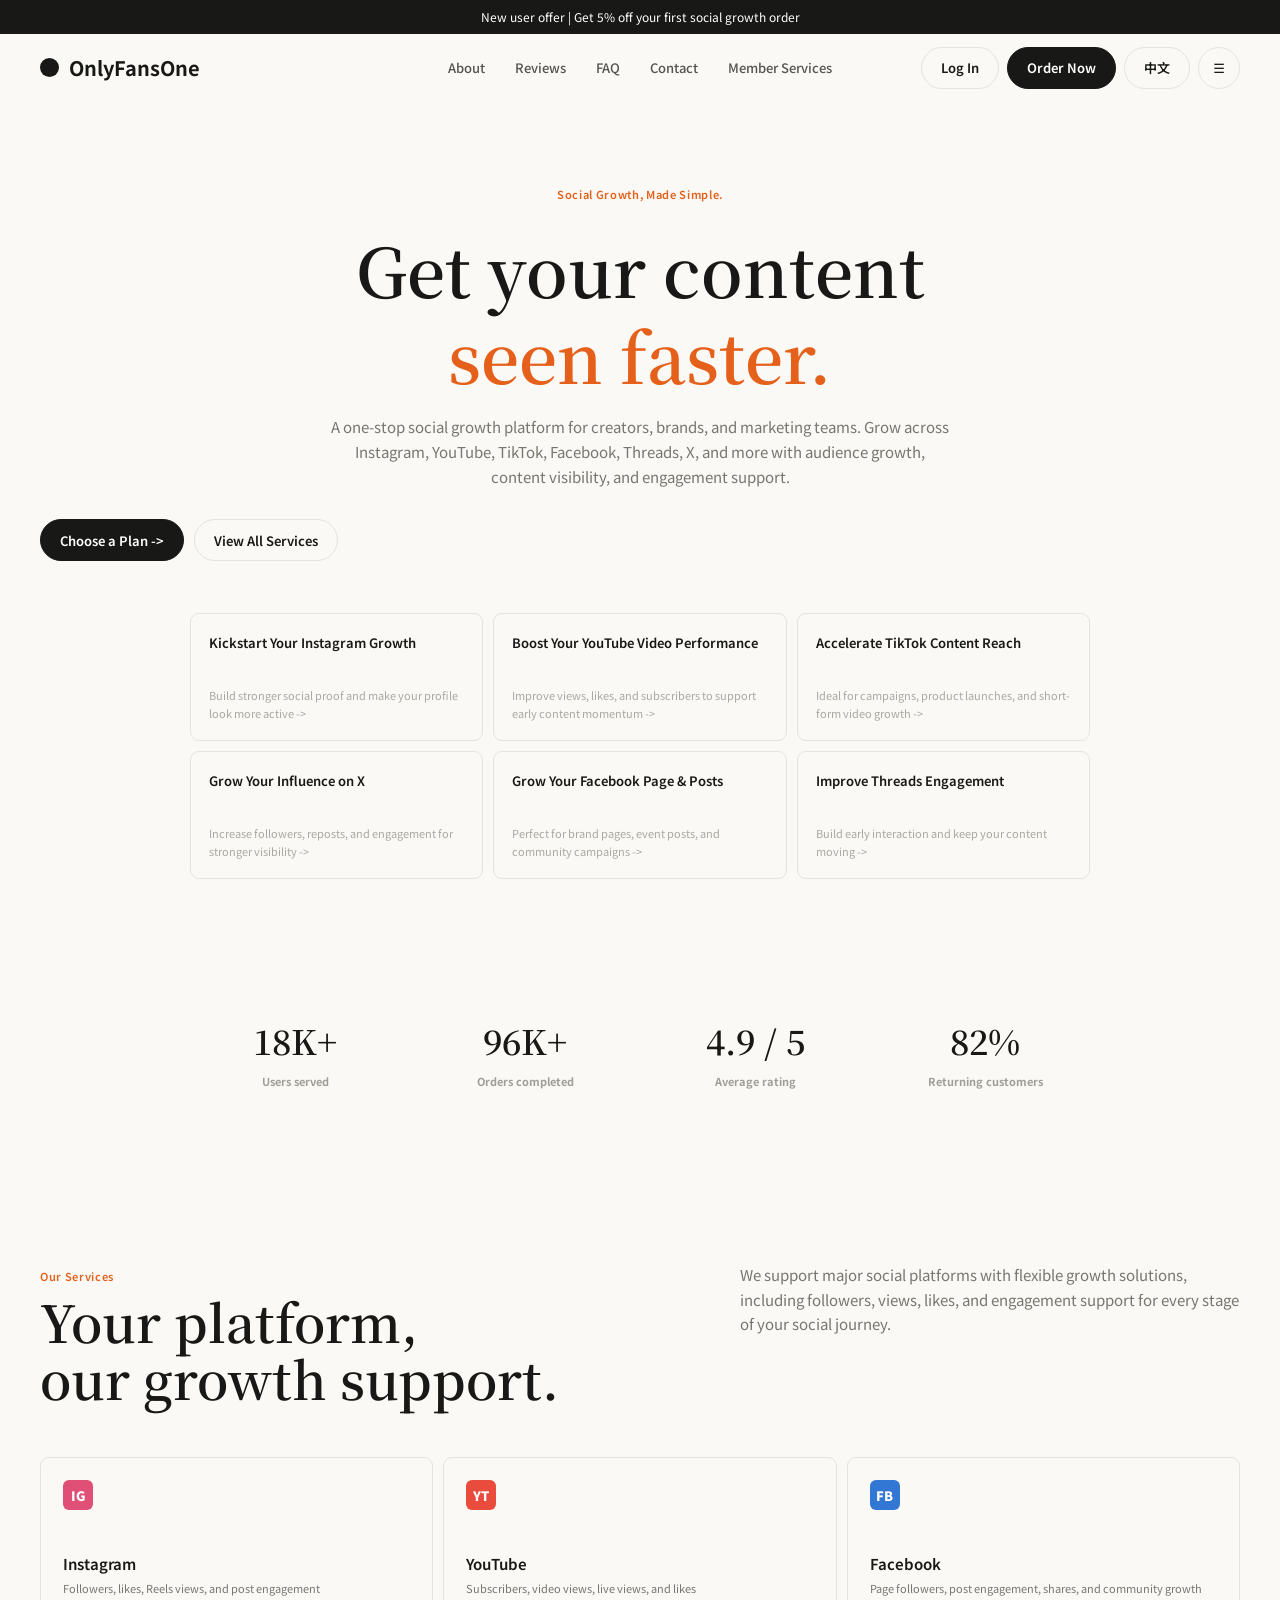
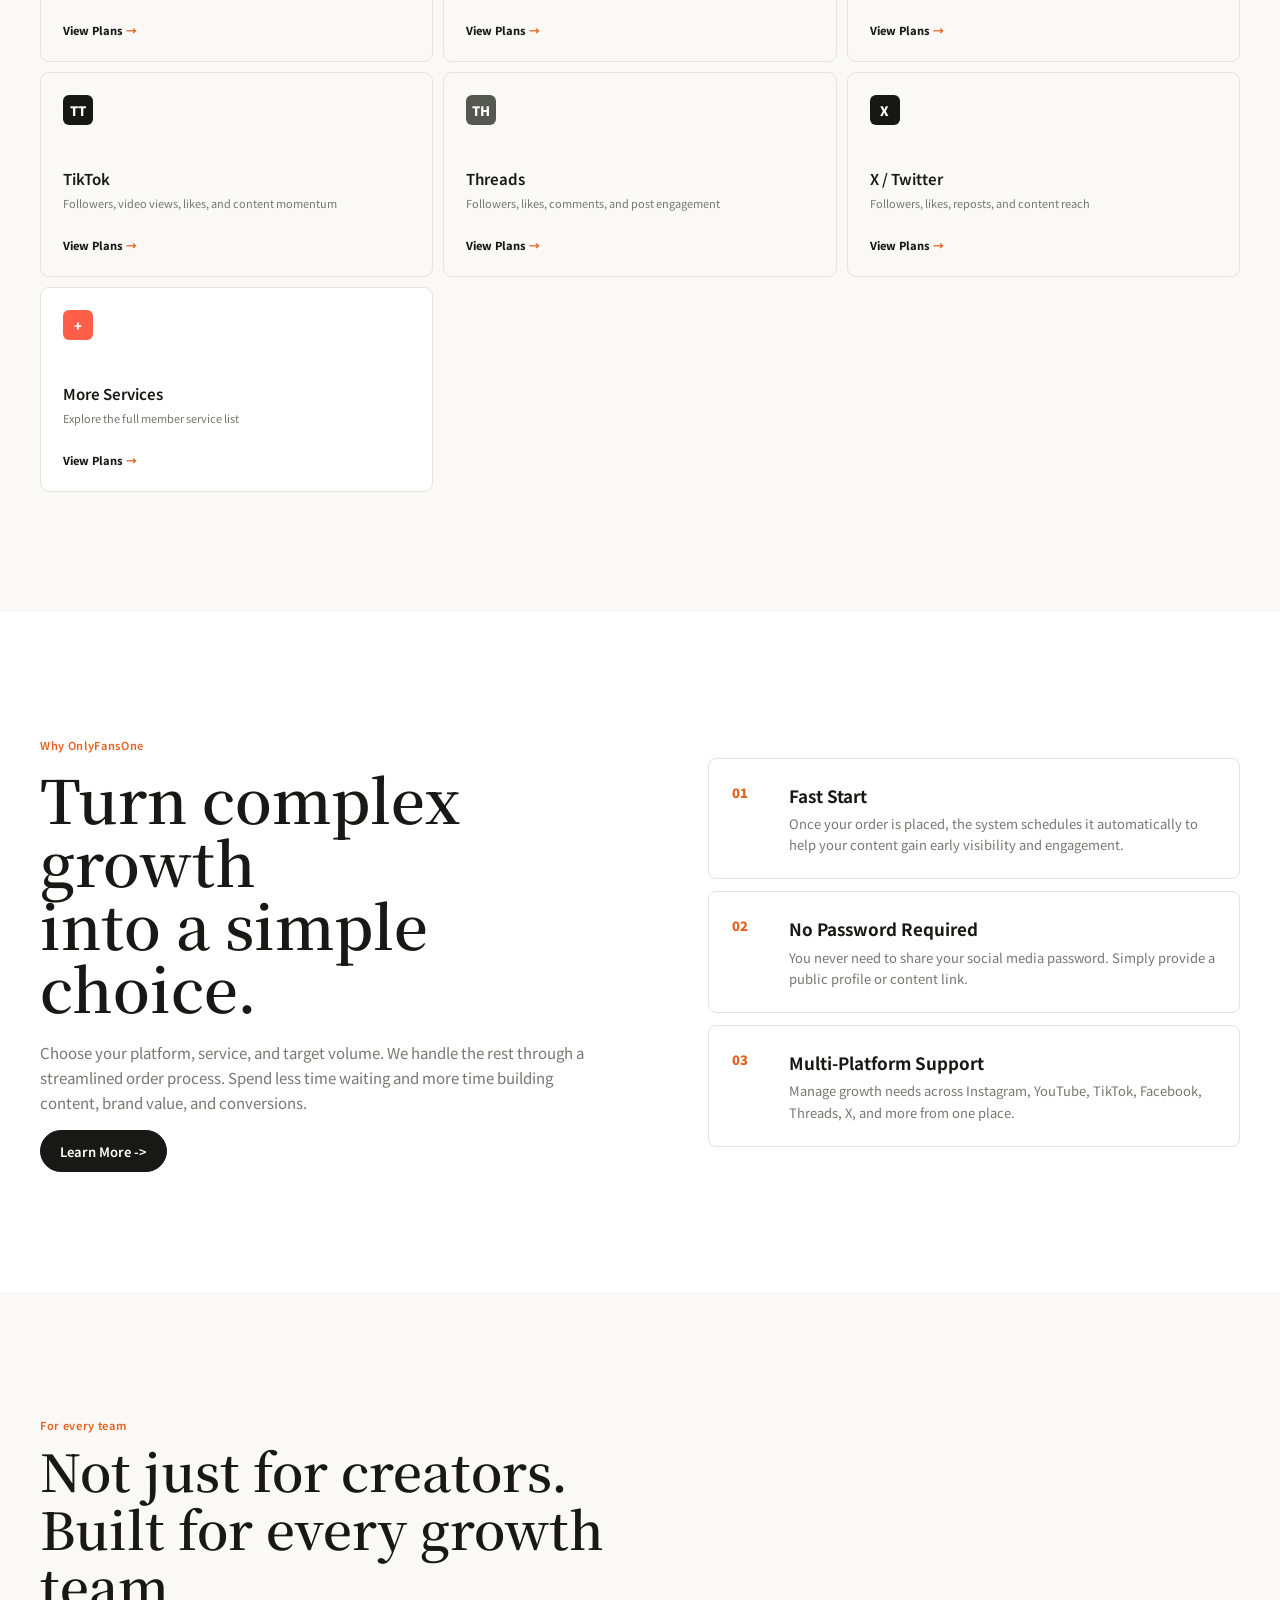
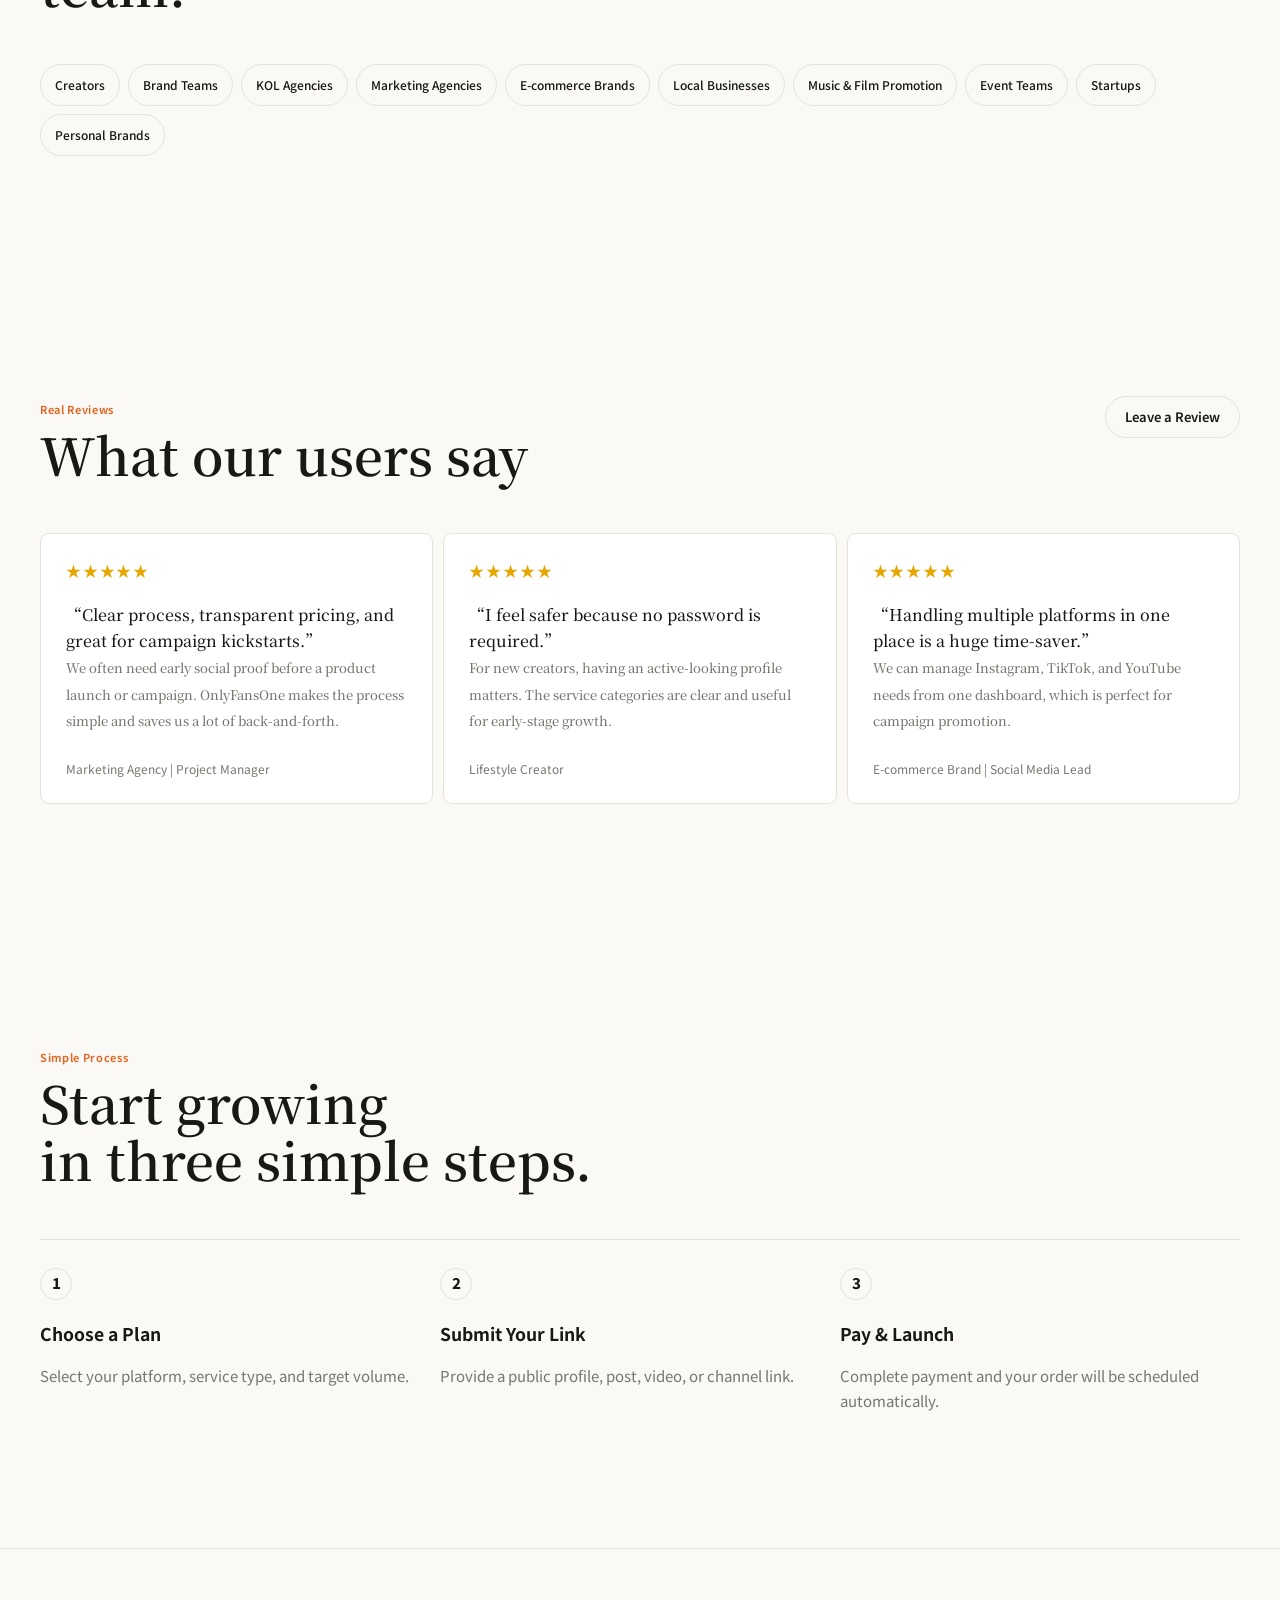
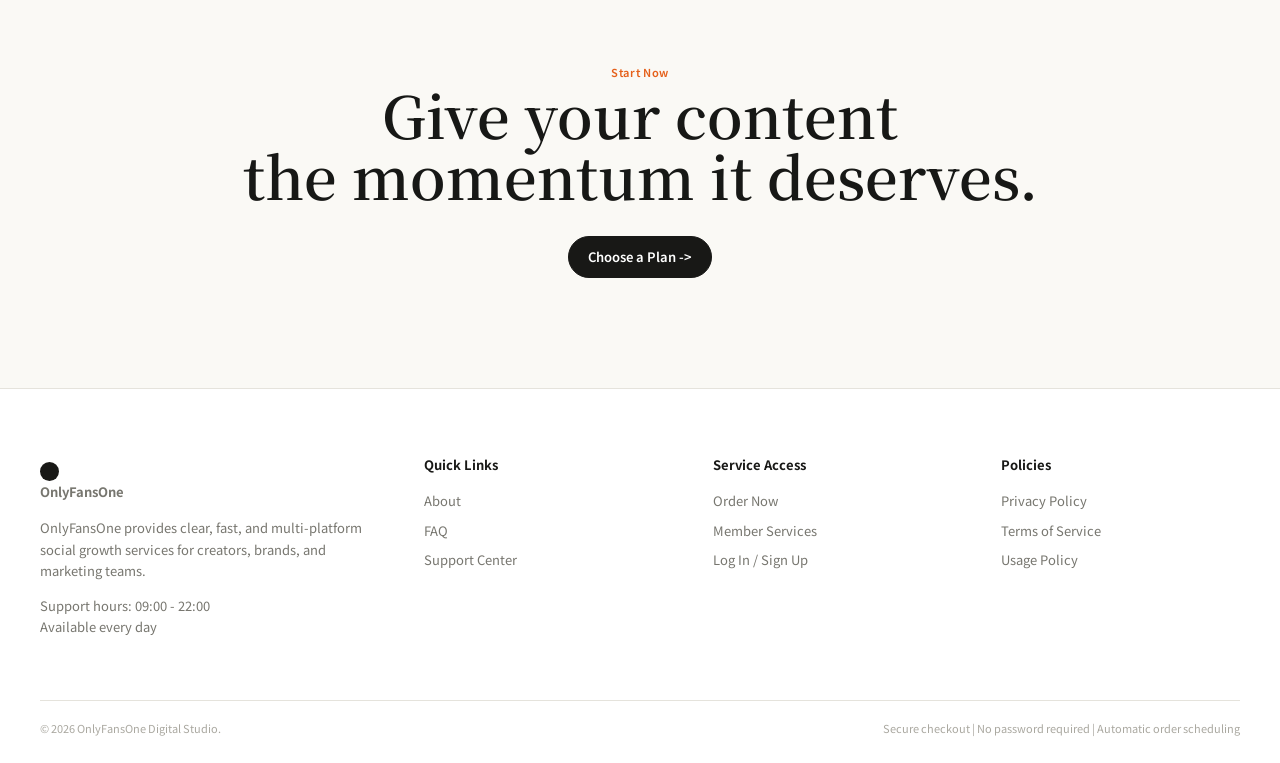
==== FanFlow-share.html @ 5cb70c7c "Publish OnlyFansOne static site" ====
<!doctype html>
<html lang="en">
<head>
  <meta charset="UTF-8">
  <meta name="viewport" content="width=device-width, initial-scale=1.0">
  <meta name="description" content="OnlyFansOne helps creators, brands, and marketing teams grow across Instagram, YouTube, TikTok, Facebook, Threads, X, and more with audience growth, content visibility, views, and engagement support.">
  <title>OnlyFansOne | Social Media Growth & Content Visibility Platform</title>
  <link rel="preconnect" href="https://fonts.googleapis.com">
  <link rel="preconnect" href="https://fonts.gstatic.com" crossorigin>
  <link href="https://fonts.googleapis.com/css2?family=Noto+Sans+TC:wght@400;500;600;700;800&family=Noto+Serif+TC:wght@500;600;700&display=swap" rel="stylesheet">
  <style>
:root {
  --ink: #171816;
  --muted: #666962;
  --line: #dfe1da;
  --paper: #f6f7f2;
  --white: #ffffff;
  --coral: #ff5f49;
  --coral-dark: #d93e2a;
  --teal: #0d8f7a;
  --teal-soft: #dff4ef;
  --yellow: #ffd65a;
  --blue: #3377d4;
  --shadow: 0 18px 45px rgba(23, 24, 22, .09);
}

* { box-sizing: border-box; }
html { scroll-behavior: smooth; }
body {
  margin: 0;
  color: var(--ink);
  background: var(--paper);
  font-family: "Noto Sans TC", system-ui, sans-serif;
  font-size: 15px;
  line-height: 1.65;
  letter-spacing: 0;
}
button, input, select, textarea { font: inherit; }
button, a { -webkit-tap-highlight-color: transparent; }
a { color: inherit; text-decoration: none; }
img { display: block; max-width: 100%; }
.container { width: min(1160px, calc(100% - 40px)); margin: 0 auto; }
.eyebrow { color: var(--teal); font-size: 12px; font-weight: 800; letter-spacing: .12em; text-transform: uppercase; }
.section { padding: 92px 0; }
.section-head { display: flex; align-items: end; justify-content: space-between; gap: 24px; margin-bottom: 34px; }
.section-head h2, .page-title h1 { margin: 5px 0 0; font-size: clamp(30px, 4vw, 52px); line-height: 1.12; letter-spacing: 0; }
.section-head p { max-width: 500px; margin: 0; color: var(--muted); }
.muted { color: var(--muted); }
.small { font-size: 13px; }
.top-strip {
  padding: 7px 20px;
  color: #fff;
  background: var(--ink);
  text-align: center;
  font-size: 12px;
}
.nav {
  position: sticky; top: 0; z-index: 20;
  border-bottom: 1px solid rgba(223, 225, 218, .85);
  background: rgba(246, 247, 242, .94);
  backdrop-filter: blur(14px);
}
.nav-inner { min-height: 70px; display: flex; align-items: center; gap: 25px; }
.brand { display: inline-flex; align-items: center; gap: 9px; margin-right: auto; font-size: 20px; font-weight: 900; }
.brand-mark { width: 30px; height: 30px; display: grid; place-items: center; color: #fff; background: var(--coral); border-radius: 7px; font-size: 16px; transform: rotate(-4deg); }
.nav-links { display: flex; align-items: center; gap: 22px; font-size: 14px; font-weight: 600; }
.nav-actions { display: flex; gap: 8px; }
.menu-button { display: none; }
.btn {
  min-height: 44px; padding: 10px 18px; border: 1px solid var(--ink); border-radius: 6px;
  display: inline-flex; align-items: center; justify-content: center; gap: 8px;
  color: #fff; background: var(--ink); cursor: pointer; font-weight: 800; transition: .2s ease;
}
.btn:hover { transform: translateY(-2px); box-shadow: 0 8px 18px rgba(23, 24, 22, .15); }
.btn:disabled { opacity: .35; cursor: not-allowed; transform: none; box-shadow: none; }
.btn-secondary { color: var(--ink); background: transparent; border-color: var(--line); }
.btn-coral { color: #fff; background: var(--coral); border-color: var(--coral); }
.btn-teal { color: #fff; background: var(--teal); border-color: var(--teal); }
.btn-icon { width: 42px; padding: 0; }
.hero { position: relative; min-height: 690px; overflow: hidden; background: #d6d8cf; }
.hero-image { position: absolute; inset: 0; width: 100%; height: 100%; object-fit: cover; object-position: center; }
.hero-overlay { position: absolute; inset: 0; background: linear-gradient(90deg, rgba(246,247,242,.98) 0%, rgba(246,247,242,.91) 38%, rgba(246,247,242,.18) 68%, rgba(246,247,242,0) 100%); }
.hero-content { position: relative; z-index: 1; padding: 110px 0 80px; }
.hero-copy { max-width: 630px; }
.hero h1 { margin: 12px 0 20px; font-size: clamp(48px, 7vw, 88px); line-height: .98; letter-spacing: 0; }
.hero h1 span { color: var(--coral); }
.hero p { max-width: 560px; color: #454741; font-size: 17px; }
.hero-actions { display: flex; gap: 10px; margin: 30px 0 52px; }
.metrics { display: grid; grid-template-columns: repeat(4, 1fr); gap: 1px; width: min(640px, 100%); background: rgba(23,24,22,.18); border: 1px solid rgba(23,24,22,.18); }
.metric { padding: 15px 18px; background: rgba(255,255,255,.72); backdrop-filter: blur(8px); }
.metric b { display: block; font-size: 23px; line-height: 1.2; }
.metric span { color: var(--muted); font-size: 12px; }
.trust-band { padding: 18px 0; color: #fff; background: var(--teal); }
.trust-row { display: flex; justify-content: space-between; gap: 20px; font-size: 13px; font-weight: 700; }
.trust-row span { display: flex; align-items: center; gap: 8px; }
.check { width: 20px; height: 20px; display: inline-grid; place-items: center; border: 1px solid rgba(255,255,255,.6); border-radius: 50%; }
.platform-grid { display: grid; grid-template-columns: repeat(3, 1fr); gap: 14px; }
.platform-card {
  min-height: 195px; padding: 22px; border: 1px solid var(--line); border-radius: 8px;
  display: flex; flex-direction: column; background: var(--white); transition: .2s ease;
}
.platform-card:hover { transform: translateY(-4px); border-color: var(--ink); box-shadow: var(--shadow); }
.platform-icon { width: 44px; height: 44px; display: grid; place-items: center; border-radius: 7px; color: #fff; background: var(--ink); font-size: 20px; font-weight: 900; }
.platform-card h3 { margin: 19px 0 2px; font-size: 18px; }
.platform-card p { margin: 0 0 20px; color: var(--muted); font-size: 13px; }
.platform-card .card-link { margin-top: auto; font-size: 13px; font-weight: 800; }
.platform-card .card-link::after { content: " →"; color: var(--coral); }
.platform-card.featured { color: #fff; background: var(--ink); border-color: var(--ink); }
.platform-card.featured p { color: #c7c9c3; }
.value-band { background: var(--ink); color: #fff; }
.value-layout { display: grid; grid-template-columns: 1.05fr 1fr; gap: 70px; align-items: center; }
.value-layout h2 { margin: 10px 0 22px; font-size: clamp(34px, 5vw, 60px); line-height: 1.05; }
.value-layout p { color: #c5c8c0; }
.value-list { display: grid; gap: 12px; }
.value-item { padding: 23px; border: 1px solid #393b37; border-radius: 7px; display: grid; grid-template-columns: 42px 1fr; gap: 15px; }
.value-number { color: var(--yellow); font-size: 13px; font-weight: 900; }
.value-item h3 { margin: 0 0 3px; font-size: 17px; }
.value-item p { margin: 0; font-size: 13px; }
.industry-list { display: flex; flex-wrap: wrap; gap: 9px; }
.industry-list span { padding: 10px 14px; border: 1px solid var(--line); border-radius: 6px; background: #fff; font-size: 13px; font-weight: 700; }
.testimonial-grid { display: grid; grid-template-columns: repeat(3, 1fr); gap: 14px; }
.quote-card { padding: 25px; border: 1px solid var(--line); border-radius: 8px; background: #fff; }
.stars { color: #e4a700; letter-spacing: .12em; }
.quote-card blockquote { min-height: 105px; margin: 18px 0 25px; font-size: 16px; font-weight: 600; }
.quote-card footer { color: var(--muted); font-size: 12px; }
.steps { display: grid; grid-template-columns: repeat(3, 1fr); gap: 0; border-top: 1px solid var(--ink); }
.step { padding: 28px 25px 0 0; }
.step-num { width: 32px; height: 32px; display: grid; place-items: center; color: #fff; background: var(--coral); border-radius: 50%; font-weight: 800; }
.step h3 { margin: 20px 0 5px; }
.cta-band { padding: 70px 0; color: #171816; background: var(--yellow); }
.cta-inner { display: flex; align-items: center; justify-content: space-between; gap: 30px; }
.cta-inner h2 { margin: 0; font-size: clamp(30px, 5vw, 58px); line-height: 1.05; }
.footer { padding: 65px 0 25px; color: #fff; background: #171816; }
.footer-grid { display: grid; grid-template-columns: 1.4fr repeat(3, 1fr); gap: 50px; }
.footer h4 { margin: 0 0 15px; font-size: 13px; }
.footer a { display: block; margin: 8px 0; color: #b9bcb4; font-size: 13px; }
.footer .brand { margin-bottom: 15px; }
.footer p { color: #b9bcb4; font-size: 13px; }
.footer-bottom { margin-top: 50px; padding-top: 18px; border-top: 1px solid #393b37; display: flex; justify-content: space-between; color: #8e918a; font-size: 11px; }
.page-title { padding: 70px 0 42px; border-bottom: 1px solid var(--line); }
.page-title p { max-width: 650px; color: var(--muted); }
.panel { border: 1px solid var(--line); border-radius: 8px; background: #fff; }
.order-shell { display: grid; grid-template-columns: minmax(0, 1.65fr) minmax(280px, .75fr); gap: 20px; align-items: start; }
.order-main { padding: 28px; }
.order-side { position: sticky; top: 90px; padding: 22px; }
.progress { display: flex; align-items: center; gap: 6px; margin-bottom: 28px; }
.progress span { height: 5px; flex: 1; background: var(--line); border-radius: 2px; }
.progress span.active { background: var(--coral); }
.field-label { display: block; margin: 0 0 9px; font-size: 13px; font-weight: 800; }
.choice-grid { display: grid; grid-template-columns: repeat(4, 1fr); gap: 8px; margin-bottom: 25px; }
.choice, .plan-choice {
  padding: 13px; border: 1px solid var(--line); border-radius: 6px; background: #fff;
  color: var(--ink); text-align: left; cursor: pointer; transition: .15s ease;
}
.choice:hover, .choice.selected, .plan-choice:hover, .plan-choice.selected { border-color: var(--teal); background: var(--teal-soft); }
.choice b { display: block; }
.choice small, .plan-choice small { color: var(--muted); }
.select {
  width: 100%; height: 48px; padding: 0 13px; border: 1px solid var(--line); border-radius: 6px; color: var(--ink); background: #fff;
}
.plan-grid { display: grid; grid-template-columns: repeat(3, 1fr); gap: 8px; margin-top: 10px; }
.plan-choice b, .plan-choice span { display: block; }
.plan-choice span { color: var(--coral-dark); font-weight: 800; }
.tag { display: inline-flex; padding: 3px 7px; border-radius: 4px; color: #fff; background: var(--coral); font-size: 10px; font-weight: 800; }
.summary-row { padding: 11px 0; border-bottom: 1px solid var(--line); display: flex; justify-content: space-between; gap: 15px; font-size: 13px; }
.summary-total { padding: 20px 0; display: flex; align-items: center; justify-content: space-between; }
.summary-total b:last-child { font-size: 25px; color: var(--coral-dark); }
.notice { margin: 24px 0; padding: 16px; border-left: 3px solid var(--yellow); background: #fff9df; color: #5b502d; font-size: 12px; }
.checkout-grid { display: grid; grid-template-columns: 1fr 1fr; gap: 15px; }
.form-group { margin-bottom: 16px; }
.form-group.full { grid-column: 1 / -1; }
.input { width: 100%; min-height: 48px; padding: 11px 13px; border: 1px solid var(--line); border-radius: 6px; background: #fff; }
.input:focus, .select:focus { outline: 2px solid rgba(13,143,122,.18); border-color: var(--teal); }
.radio-row { display: grid; grid-template-columns: repeat(3, 1fr); gap: 8px; }
.radio-card { position: relative; padding: 15px; border: 1px solid var(--line); border-radius: 6px; cursor: pointer; }
.radio-card:has(input:checked) { border-color: var(--teal); background: var(--teal-soft); }
.radio-card input { position: absolute; opacity: 0; }
.check-row { display: flex; align-items: flex-start; gap: 9px; margin: 12px 0; font-size: 13px; }
.success-box { padding: 60px 20px; text-align: center; }
.success-icon { width: 68px; height: 68px; margin: 0 auto 20px; display: grid; place-items: center; color: #fff; background: var(--teal); border-radius: 50%; font-size: 30px; }
.toolbar { margin-bottom: 18px; display: grid; grid-template-columns: 1fr 220px; gap: 10px; }
.service-table { width: 100%; border-collapse: collapse; background: #fff; font-size: 13px; }
.service-table th, .service-table td { padding: 15px 13px; border-bottom: 1px solid var(--line); text-align: left; }
.service-table th { position: sticky; top: 70px; color: var(--muted); background: #f0f1ec; font-size: 11px; }
.service-table td:nth-child(2) { color: var(--muted); }
.service-table td:nth-child(4) { color: var(--coral-dark); font-weight: 800; white-space: nowrap; }
.faq-list { border-top: 1px solid var(--line); }
.faq-item { border-bottom: 1px solid var(--line); }
.faq-question { width: 100%; padding: 22px 0; border: 0; display: flex; justify-content: space-between; color: var(--ink); background: transparent; text-align: left; cursor: pointer; font-weight: 800; }
.faq-answer { display: none; max-width: 800px; padding: 0 0 22px; color: var(--muted); }
.faq-item.open .faq-answer { display: block; }
.contact-layout, .about-layout { display: grid; grid-template-columns: 1fr 1fr; gap: 60px; }
.contact-card { padding: 30px; border: 1px solid var(--line); border-radius: 8px; background: #fff; }
.contact-card h3 { margin-top: 0; }
.contact-points { display: grid; gap: 8px; margin: 25px 0; }
.contact-points span { padding: 10px 0; border-bottom: 1px solid var(--line); }
.auth-wrap { min-height: 650px; display: grid; place-items: center; padding: 70px 20px; }
.auth-panel { width: min(440px, 100%); padding: 34px; }
.auth-panel h1 { margin: 0 0 5px; }
.auth-panel .btn { width: 100%; margin-top: 8px; }
.auth-links { margin-top: 18px; display: flex; justify-content: space-between; color: var(--teal); font-size: 13px; font-weight: 700; }
.legal { max-width: 800px; }
.legal h2 { margin-top: 38px; }
.toast {
  position: fixed; right: 22px; bottom: 22px; z-index: 100;
  max-width: 340px; padding: 13px 17px; color: #fff; background: var(--ink); border-radius: 6px;
  box-shadow: var(--shadow); opacity: 0; transform: translateY(12px); pointer-events: none; transition: .25s ease;
}
.toast.show { opacity: 1; transform: translateY(0); }

@media (max-width: 900px) {
  .nav-links { display: none; position: absolute; top: 70px; left: 0; right: 0; padding: 20px; background: var(--paper); border-bottom: 1px solid var(--line); flex-direction: column; align-items: flex-start; }
  .nav-links.open { display: flex; }
  .nav-actions .btn-secondary { display: none; }
  .nav-actions .menu-button { display: inline-flex; }
  .hero { min-height: 760px; }
  .hero-image { object-position: 68% center; }
  .hero-overlay { background: linear-gradient(180deg, rgba(246,247,242,.96) 0%, rgba(246,247,242,.85) 55%, rgba(246,247,242,.15) 100%); }
  .hero-content { padding-top: 75px; }
  .platform-grid, .testimonial-grid { grid-template-columns: repeat(2, 1fr); }
  .value-layout, .contact-layout, .about-layout, .order-shell { grid-template-columns: 1fr; }
  .order-side { position: static; }
  .footer-grid { grid-template-columns: repeat(2, 1fr); }
}

@media (max-width: 620px) {
  .container { width: min(100% - 28px, 1160px); }
  .section { padding: 62px 0; }
  .nav-inner { min-height: 62px; gap: 8px; }
  .nav-actions .btn { min-height: 38px; padding: 7px 10px; font-size: 12px; }
  .brand { font-size: 17px; }
  .hero { min-height: 720px; }
  .hero h1 { font-size: 49px; }
  .hero-copy p { font-size: 14px; }
  .hero-actions { margin: 22px 0 38px; }
  .metrics { grid-template-columns: repeat(2, 1fr); }
  .trust-row { display: grid; grid-template-columns: 1fr 1fr; }
  .section-head, .cta-inner { align-items: flex-start; flex-direction: column; }
  .section-head h2 { font-size: 34px; }
  .platform-grid, .testimonial-grid, .steps, .plan-grid, .choice-grid, .checkout-grid, .radio-row { grid-template-columns: 1fr; }
  .platform-card { min-height: 160px; }
  .footer-grid { grid-template-columns: 1fr; gap: 30px; }
  .footer-bottom { flex-direction: column; gap: 8px; }
  .order-main { padding: 18px; }
  .toolbar { grid-template-columns: 1fr; }
  .table-wrap { overflow-x: auto; }
  .service-table { min-width: 760px; }
}

/* Editorial product style */
:root {
  --ink: #181816;
  --muted: #77766f;
  --line: #e5e3dc;
  --paper: #faf9f5;
  --white: #ffffff;
  --coral: #e5601a;
  --coral-dark: #c94f12;
  --teal: #277c68;
  --teal-soft: #edf5f1;
  --yellow: #f3d77f;
  --shadow: 0 12px 40px rgba(35, 31, 24, .06);
}

body { background: var(--paper); font-weight: 400; }
.top-strip {
  display: block;
  padding: 7px 20px;
  color: #fff;
  background: var(--ink);
  text-align: center;
  font-size: 12px;
}
.container { width: min(1200px, calc(100% - 48px)); }
.nav { background: rgba(250, 249, 245, .92); border-color: transparent; }
.nav-inner { min-height: 68px; }
.brand { gap: 10px; font-size: 20px; font-weight: 700; }
.brand-mark { width: 19px; height: 19px; border-radius: 50%; background: var(--ink); color: transparent; transform: none; }
.nav-links { position: absolute; left: 50%; transform: translateX(-50%); gap: 30px; color: #55544f; font-size: 13px; font-weight: 500; white-space: nowrap; }
.btn { min-height: 42px; padding: 9px 19px; border-radius: 100px; font-size: 13px; font-weight: 600; }
.btn:hover { transform: translateY(-1px); box-shadow: 0 6px 20px rgba(23, 24, 22, .1); }
.btn-coral { background: var(--ink); border-color: var(--ink); }
.btn-teal { background: var(--ink); border-color: var(--ink); }
.lang-toggle {
  min-width: 54px;
  color: var(--ink);
  background: transparent;
  border-color: var(--line);
}
.eyebrow { color: var(--coral); letter-spacing: .06em; font-size: 11px; font-weight: 600; text-transform: none; }
.section { padding: 120px 0; }
.section-head { align-items: start; margin-bottom: 50px; }
.section-head h2, .page-title h1, .value-layout h2, .cta-inner h2, .contact-layout h2 {
  font-family: "Noto Serif TC", serif;
  font-weight: 600;
}
.section-head h2 { max-width: 660px; font-size: clamp(35px, 4vw, 56px); }

.hero { min-height: auto; padding: 78px 0 90px; background: var(--paper); }
.hero-content { padding: 0; text-align: center; }
.hero-copy { max-width: 850px; margin: 0 auto; }
.hero h1 { max-width: 800px; margin: 20px auto 16px; font-family: "Noto Serif TC", serif; font-size: clamp(42px, 5.3vw, 70px); font-weight: 600; line-height: 1.28; }
.hero h1 span { color: var(--coral); }
.hero p { max-width: 620px; margin: 0 auto; color: var(--muted); font-size: 15px; }
.growth-console { max-width: 900px; min-height: 245px; margin: 48px auto 16px; padding: 20px; border: 1px solid #dedcd5; border-radius: 11px; display: flex; flex-direction: column; justify-content: space-between; background: #fff; box-shadow: var(--shadow); text-align: left; }
.console-input { display: flex; align-items: flex-start; justify-content: space-between; gap: 20px; min-height: 125px; padding: 6px 5px; }
.console-prompt { max-width: 650px; color: #9b9992; font-size: 18px; line-height: 1.6; }
.console-send { width: 34px; height: 34px; flex: 0 0 auto; display: grid; place-items: center; border-radius: 50%; color: #fff; background: var(--ink); font-size: 20px; line-height: 1; }
.console-tools { display: flex; align-items: center; gap: 7px; overflow-x: auto; padding-top: 12px; border-top: 1px solid #f0eee8; scrollbar-width: none; }
.console-tools::-webkit-scrollbar { display: none; }
.console-tools a, .tool-add { height: 31px; padding: 4px 10px; border: 1px solid var(--line); border-radius: 100px; display: inline-flex; flex: 0 0 auto; align-items: center; gap: 6px; color: #55544f; background: #fff; font-size: 11px; }
.console-tools a:hover { border-color: #aaa79f; }
.console-tools i { width: 14px; height: 14px; display: grid; place-items: center; border-radius: 4px; color: #fff; font-size: 8px; font-style: normal; }
.tool-add { width: 31px; justify-content: center; padding: 0; font-size: 17px; }
.quick-workflows { max-width: 900px; margin: 48px auto 0; display: grid; grid-template-columns: repeat(3, 1fr); gap: 10px; text-align: left; }
.quick-workflows a { min-height: 128px; padding: 18px; border: 1px solid var(--line); border-radius: 9px; display: flex; flex-direction: column; justify-content: space-between; background: transparent; transition: .2s ease; }
.quick-workflows a:hover { background: #fff; border-color: #c8c5bd; transform: translateY(-2px); }
.quick-workflows b { font-size: 13px; font-weight: 600; }
.quick-workflows span { color: #aaa8a0; font-size: 11px; }
.hero-more { margin-top: 24px; }
.trust-band { padding: 44px 0 52px; color: var(--ink); background: var(--paper); }
.trust-row { max-width: 900px; margin: 0 auto; display: grid; grid-template-columns: repeat(4, 1fr); text-align: center; }
.trust-row span { display: block; }
.trust-row b { display: block; font-family: "Noto Serif TC", serif; font-size: 34px; font-weight: 600; }
.trust-row small { color: #a09e97; font-size: 11px; }

.platform-grid { grid-template-columns: repeat(3, 1fr); gap: 10px; }
.platform-card { min-height: 205px; padding: 22px; border-color: var(--line); border-radius: 9px; background: transparent; }
.platform-card:hover { border-color: #bdbab1; background: #fff; box-shadow: none; transform: translateY(-2px); }
.platform-icon { width: 30px; height: 30px; border-radius: 6px; font-size: 13px; }
.platform-card h3 { margin-top: 42px; font-size: 15px; font-weight: 600; }
.platform-card p, .platform-card .card-link { font-size: 11px; }
.platform-card.featured { color: var(--ink); background: #fff; border-color: var(--line); }
.platform-card.featured p { color: var(--muted); }
.platform-card .card-link::after { color: var(--coral); }

.value-band { color: var(--ink); background: #fff; }
.value-layout { gap: 110px; }
.value-layout p { color: var(--muted); }
.value-item { border-color: var(--line); border-radius: 8px; }
.value-number { color: var(--coral); }
.industry-list { gap: 8px; }
.industry-list span { border-radius: 100px; background: transparent; font-size: 12px; font-weight: 500; }
.testimonial-grid { gap: 10px; }
.quote-card { border-radius: 9px; background: transparent; }
.quote-card blockquote { font-family: "Noto Serif TC", serif; font-weight: 500; }
.steps { border-color: var(--line); }
.step-num { color: var(--ink); background: transparent; border: 1px solid var(--line); }
.cta-band { padding: 110px 0; background: var(--paper); border-top: 1px solid var(--line); }
.cta-inner { justify-content: center; text-align: center; flex-direction: column; }
.footer { color: var(--ink); background: #fff; border-top: 1px solid var(--line); }
.footer a, .footer p { color: var(--muted); }
.footer-bottom { border-color: var(--line); color: #aaa8a0; }
.footer .brand-mark { background: var(--ink); }

.page-title { padding: 100px 0 70px; text-align: center; border-color: var(--line); }
.page-title h1 { font-size: clamp(42px, 6vw, 70px); }
.page-title p { margin-left: auto; margin-right: auto; }
.panel { border-color: var(--line); border-radius: 9px; box-shadow: none; }
.order-main, .order-side, .auth-panel, .contact-card, .quote-card { background: #fff; }
.choice, .plan-choice, .input, .select, .radio-card { border-radius: 7px; }
.choice:hover, .choice.selected, .plan-choice:hover, .plan-choice.selected { border-color: #bcb8ae; background: #f5f3ed; }
.progress span.active { background: var(--coral); }
.summary-total b:last-child, .service-table td:nth-child(4) { color: var(--coral-dark); }
.service-table th { background: #f4f2ed; }
.auth-panel h1 { font-family: "Noto Serif TC", serif; }

@media (max-width: 900px) {
  .nav-links { position: absolute; left: 0; transform: none; }
  .hero { padding-top: 55px; min-height: auto; }
  .quick-workflows { grid-template-columns: 1fr; }
  .quick-workflows a { min-height: 100px; }
  .value-layout { gap: 50px; }
}

@media (max-width: 620px) {
  .container { width: min(100% - 28px, 1200px); }
  .section { padding: 76px 0; }
  .hero { padding: 48px 0 58px; }
  .hero h1 { font-size: 39px; line-height: 1.32; }
  .hero p { font-size: 13px; }
  .quick-workflows { margin-top: 32px; }
  .trust-row { grid-template-columns: repeat(2, 1fr); row-gap: 30px; }
  .trust-row b { font-size: 28px; }
  .platform-grid { grid-template-columns: 1fr; }
  .platform-card { min-height: 160px; }
  .platform-card h3 { margin-top: 25px; }
}

</style>
</head>
<body>
  <div id="app"></div>
  <div id="toast" class="toast" role="status"></div>
  <script>
const BRAND = "OnlyFansOne";
const DEFAULT_LANG = "en";

const copy = {
  en: {
    metaTitle: "OnlyFansOne | Social Media Growth & Content Visibility Platform",
    metaDescription: "OnlyFansOne helps creators, brands, and marketing teams grow across Instagram, YouTube, TikTok, Facebook, Threads, X, and more with audience growth, content visibility, views, and engagement support.",
    locale: "en-US",
    currency: "US$",
    topStrip: "New user offer | Get 5% off your first social growth order",
    nav: {
      about: "About",
      reviews: "Reviews",
      faq: "FAQ",
      contact: "Contact",
      services: "Member Services",
      login: "Log In",
      order: "Order Now",
      menu: "Open menu",
      language: "中文"
    },
    footer: {
      ctaEyebrow: "Start Now",
      ctaTitle: "Give your content<br>the momentum it deserves.",
      ctaButton: "Choose a Plan ->",
      description: "OnlyFansOne provides clear, fast, and multi-platform social growth services for creators, brands, and marketing teams.",
      support: "Support hours: 09:00 - 22:00<br>Available every day",
      quickLinks: "Quick Links",
      serviceAccess: "Service Access",
      policies: "Policies",
      supportCenter: "Support Center",
      loginSignup: "Log In / Sign Up",
      privacy: "Privacy Policy",
      terms: "Terms of Service",
      usage: "Usage Policy",
      bottom: "Secure checkout | No password required | Automatic order scheduling"
    },
    platformDescriptions: {
      Instagram: "Followers, likes, Reels views, and post engagement",
      YouTube: "Subscribers, video views, live views, and likes",
      Facebook: "Page followers, post engagement, shares, and community growth",
      TikTok: "Followers, video views, likes, and content momentum",
      Threads: "Followers, likes, comments, and post engagement",
      "X / Twitter": "Followers, likes, reposts, and content reach"
    },
    itemsByPlatform: {
      Instagram: ["Instagram Followers - Global", "Instagram Followers - Premium", "Instagram Reels Views", "Instagram Post Likes", "Instagram Post Saves"],
      YouTube: ["YouTube Subscribers - Global", "YouTube Video Views", "YouTube Live Views", "YouTube Video Likes"],
      Facebook: ["Facebook Page Followers", "Facebook Group Members", "Facebook Post Likes", "Facebook Post Shares"],
      TikTok: ["TikTok Followers - Global", "TikTok Video Views", "TikTok Video Likes"],
      Threads: ["Threads Followers", "Threads Post Likes", "Threads Comments"],
      "X / Twitter": ["X Followers", "X Post Likes", "X Reposts"]
    },
    serviceSuffixes: ["Followers | Global | Stable", "Views | Fast Start", "Likes | Natural Pace", "Engagement | Refill Support"],
    moreServices: "More Services",
    moreServicesDesc: "Explore the full member service list",
    viewPlans: "View Plans",
    home: {
      eyebrow: "Social Growth, Made Simple.",
      title: `Get your content<br><span>seen faster.</span>`,
      subtitle: "A one-stop social growth platform for creators, brands, and marketing teams. Grow across Instagram, YouTube, TikTok, Facebook, Threads, X, and more with audience growth, content visibility, and engagement support.",
      primary: "Choose a Plan ->",
      secondary: "View All Services",
      workflows: [
        ["Instagram", "Kickstart Your Instagram Growth", "Build stronger social proof and make your profile look more active"],
        ["YouTube", "Boost Your YouTube Video Performance", "Improve views, likes, and subscribers to support early content momentum"],
        ["TikTok", "Accelerate TikTok Content Reach", "Ideal for campaigns, product launches, and short-form video growth"],
        ["X / Twitter", "Grow Your Influence on X", "Increase followers, reposts, and engagement for stronger visibility"],
        ["Facebook", "Grow Your Facebook Page & Posts", "Perfect for brand pages, event posts, and community campaigns"],
        ["Threads", "Improve Threads Engagement", "Build early interaction and keep your content moving"]
      ],
      metrics: [["18K+", "Users served"], ["96K+", "Orders completed"], ["4.9 / 5", "Average rating"], ["82%", "Returning customers"]],
      servicesEyebrow: "Our Services",
      servicesTitle: "Your platform,<br>our growth support.",
      servicesDescription: "We support major social platforms with flexible growth solutions, including followers, views, likes, and engagement support for every stage of your social journey.",
      whyEyebrow: "Why OnlyFansOne",
      whyTitle: "Turn complex growth<br>into a simple choice.",
      whyDescription: "Choose your platform, service, and target volume. We handle the rest through a streamlined order process. Spend less time waiting and more time building content, brand value, and conversions.",
      whyButton: "Learn More ->",
      values: [
        ["Fast Start", "Once your order is placed, the system schedules it automatically to help your content gain early visibility and engagement."],
        ["No Password Required", "You never need to share your social media password. Simply provide a public profile or content link."],
        ["Multi-Platform Support", "Manage growth needs across Instagram, YouTube, TikTok, Facebook, Threads, X, and more from one place."]
      ],
      teamsEyebrow: "For every team",
      teamsTitle: "Not just for creators.<br>Built for every growth team.",
      teams: ["Creators", "Brand Teams", "KOL Agencies", "Marketing Agencies", "E-commerce Brands", "Local Businesses", "Music & Film Promotion", "Event Teams", "Startups", "Personal Brands"],
      reviewsEyebrow: "Real Reviews",
      reviewsTitle: "What our users say",
      leaveReview: "Leave a Review",
      reviews: [
        ["Marketing Agency | Project Manager", "Clear process, transparent pricing, and great for campaign kickstarts.", "We often need early social proof before a product launch or campaign. OnlyFansOne makes the process simple and saves us a lot of back-and-forth."],
        ["Lifestyle Creator", "I feel safer because no password is required.", "For new creators, having an active-looking profile matters. The service categories are clear and useful for early-stage growth."],
        ["E-commerce Brand | Social Media Lead", "Handling multiple platforms in one place is a huge time-saver.", "We can manage Instagram, TikTok, and YouTube needs from one dashboard, which is perfect for campaign promotion."]
      ],
      processEyebrow: "Simple Process",
      processTitle: "Start growing<br>in three simple steps.",
      steps: [
        ["Choose a Plan", "Select your platform, service type, and target volume."],
        ["Submit Your Link", "Provide a public profile, post, video, or channel link."],
        ["Pay & Launch", "Complete payment and your order will be scheduled automatically."]
      ]
    },
    order: {
      received: "Order Received",
      successTitle: "Your order has been created",
      successText: "Order number OFO{order}. Once payment is completed, your order will be scheduled automatically. Progress updates will be sent to your email.",
      backHome: "Back to Home",
      summary: "Order Summary",
      platform: "Platform",
      service: "Service",
      notSelected: "Not selected",
      targetVolume: "Target Volume",
      total: "Total",
      noAmount: "US$ -",
      secure: "Secure checkout | No social media password required",
      checkoutEyebrow: "Guest Checkout",
      checkoutTitle: "Complete your order",
      checkoutDescription: "Final step. Confirm your target link and payment details.",
      targetUrl: "Target URL *",
      targetHint: "Please enter the full public link of your profile, post, video, or channel.",
      invoice: "Invoice Type *",
      invoicePersonal: "Electronic Invoice",
      invoiceCompany: "Company Invoice",
      payment: "Payment Method *",
      card: "Credit Card",
      atm: "ATM Transfer",
      linePay: "LINE Pay",
      mobilePay: "Mobile payment",
      remember: "Remember my details on this browser",
      agree: "I have read and agree to the",
      terms: "Terms of Service",
      payButton: "Proceed to Payment",
      orderEyebrow: "Guest Order",
      orderTitle: "Choose your growth plan",
      orderDescription: "No account required. Select your platform and service, then proceed to secure checkout.",
      stepPlatform: "1. Choose a platform",
      stepService: "2. Select a service",
      stepVolume: "3. Choose target volume",
      servicePlaceholder: "Select a service",
      save: "Save",
      noticeTitle: "Before placing an order:",
      notice: "Make sure your profile or content link is public. Avoid changing usernames, deleting content, or switching privacy settings during processing. Data may fluctuate naturally depending on the platform.",
      continue: "Confirm & Continue ->"
    },
    services: {
      eyebrow: "Member Services",
      title: "Member Service List",
      description: "Explore full service specifications, flexible volumes, and member pricing. Log in to create member orders, ideal for long-term use and bulk management.",
      search: "Search by platform, service name, or ID",
      all: "All Platforms",
      category: "Category",
      id: "ID",
      name: "Service Name",
      price: "Unit Price",
      min: "Min",
      max: "Max",
      details: "Details",
      view: "View"
    },
    faq: {
      eyebrow: "Help Center",
      title: "Frequently Asked Questions",
      description: "Find quick answers about plans, payment, safety, and order processing.",
      items: [
        ["What is the difference between guest orders and member services?", "Guest orders are ideal for quick purchases. Member services provide more specifications, flexible volumes, and member pricing for long-term use."],
        ["Do I need to provide my social media password?", "No. OnlyFansOne never asks for your social media password. You only need to provide a public profile or content link."],
        ["When will my order start?", "Most orders are scheduled automatically after payment confirmation and usually begin within minutes to hours, depending on the platform and service type."],
        ["Can numbers fluctuate?", "Yes. Social media data may fluctuate naturally. Some services include refill support based on plan conditions."],
        ["Which platforms are supported?", "We currently support Instagram, YouTube, TikTok, Facebook, Threads, X / Twitter, and other major platforms."],
        ["How do I choose the right plan?", "For new accounts, start with followers and basic engagement. For content promotion, choose views, likes, or comment engagement services."],
        ["Is this suitable for brands or agencies?", "Yes. Brands, agencies, creators, talent managers, and e-commerce teams can use OnlyFansOne for multi-platform growth needs."],
        ["Why improve social media performance?", "Stronger baseline metrics help improve credibility, first impressions, and campaign momentum, while long-term growth still depends on consistent content and real audience relationships."],
        ["How can I contact support?", "Contact us through the support center. For order issues, prepare your order number, email, and target link."],
        ["Do you provide invoices?", "Yes. Electronic and company invoices are available depending on the checkout option."]
      ]
    },
    about: {
      eyebrow: "About OnlyFansOne",
      title: "Every great piece of content<br>deserves a stronger start.",
      introTitle: "A social growth platform built for creators, brands, and marketing teams.",
      body: "We turn complex social media growth needs into a clear, transparent, self-service process, helping users kickstart content performance, improve social proof, and build a more attractive online presence.<br><br>We believe long-term growth comes from quality content, consistent execution, and clear positioning. Our role is to help you move faster through the early stage, so you can spend more time on creation, communication, and business results.",
      values: [
        ["Transparent", "Clear service specs, pricing, and usage notes."],
        ["Efficient", "Automated scheduling with less back-and-forth."],
        ["Secure", "No password required, reducing unnecessary risk."],
        ["Long-Term", "Not just one-time exposure, but sustainable growth support."]
      ]
    },
    contact: {
      eyebrow: "Customer Care",
      title: "Need help?<br>We’ll help you figure it out.",
      description: "If you need help with ordering, payment, target links, or choosing the right service, our support team is here to assist. For order-related questions, please prepare your order number, email, and target link.",
      points: [["Support Hours", "09:00 - 22:00"], ["Availability", "Every day"], ["Support Topics", "Account questions, order status, payment issues, service consultation"]],
      button: "Contact Support ->",
      cardEyebrow: "Before you message",
      cardTitle: "Help us respond faster",
      cardText: "For order issues, prepare your order number, order email, and target link. For new service requests, describe the platform, service type, and target volume.",
      notice: "Our support team will never ask for your social media password or remote access."
    },
    auth: {
      member: "OnlyFansOne Member",
      login: ["Member Login", "Log in to view member services, order history, and exclusive pricing.", "Log In", "New here?", "/user/auth/signup", "Sign up", "Forgot password?"],
      signup: ["Create Your Account", "Sign up to access full member services, ideal for long-term growth and bulk order management.", "Sign Up", "Already have an account?", "/user/auth/login", "Log in"],
      forgot: ["Forgot Password", "Enter your email and we’ll send you a password reset link.", "Send Reset Link", "Remembered your password?", "/user/auth/login", "Back to login"],
      password: "Password",
      passwordPlaceholder: "At least 8 characters",
      confirmPassword: "Confirm Password",
      confirmPlaceholder: "Enter password again",
      agree: "I agree to the Terms of Service and Privacy Policy"
    },
    legal: {
      eyebrow: "Legal",
      updated: "Last updated: June 9, 2026",
      privacyTitle: "Privacy Policy",
      termsTitle: "Terms of Service",
      privacy: [
        ["Information Collection and Use", "When you register, place an order, or contact support, we may collect your email, order details, payment status, and necessary tracking parameters to provide service, support customers, and improve the platform."],
        ["Cookies and Tracking Parameters", "This site may store gclid, gbraid, wbraid, and client_id to measure advertising performance. You can manage cookies through your browser settings."],
        ["Data Security and Third-Party Services", "Payments and invoices may be processed by third-party providers. We share information only where needed to complete services and take reasonable measures to protect personal data."]
      ],
      terms: [
        ["Payment and Delivery", "After payment is completed, orders are scheduled automatically. Actual start and completion times depend on platform status, service specifications, and target account conditions."],
        ["Customer Responsibility", "Keep the target account or content public during processing. Avoid changing usernames, URLs, or privacy settings, and avoid duplicate orders for the same target."],
        ["Cancellation, Refunds, and Risk", "Once confirmed, orders enter scheduling and generally cannot be cancelled, changed, or refunded to the original payment method. Social data may fluctuate naturally, and users should evaluate related risks."],
        ["Disputes and Contact", "If you have questions about an order or service, prepare your order number and contact support. We will assist according to the service specification."]
      ]
    },
    toast: {
      service: "Service #{id}: keep the account public. Orders usually begin within 0-24 hours.",
      line: "Support contact can be connected before launch.",
      auth: "Demo mode: form validation completed."
    }
  },
  zh: {
    metaTitle: "OnlyFansOne | 社媒增长与内容曝光服务平台",
    metaDescription: "OnlyFansOne 为创作者、品牌和营销团队提供 Instagram、YouTube、TikTok、Facebook、Threads、X 等平台的社媒增长服务，支持粉丝增长、内容曝光、观看提升与互动优化。",
    locale: "zh-CN",
    currency: "US$",
    topStrip: "新用户专享 | 首单社媒增长方案立享 95 折",
    nav: {
      about: "关于我们",
      reviews: "客户评价",
      faq: "常见问题",
      contact: "联系我们",
      services: "会员服务",
      login: "登录",
      order: "立即下单",
      menu: "开启菜单",
      language: "EN"
    },
    footer: {
      ctaEyebrow: "Start Now",
      ctaTitle: "让内容表现，<br>从现在开始加速。",
      ctaButton: "立即选择方案 ->",
      description: "OnlyFansOne 为创作者、品牌和营销团队提供清晰、快速、跨平台的社媒增长服务，帮助内容更快获得曝光与互动。",
      support: "客服时间 09:00 - 22:00<br>全年无休",
      quickLinks: "快速链接",
      serviceAccess: "服务入口",
      policies: "政策",
      supportCenter: "客服中心",
      loginSignup: "登录 / 注册",
      privacy: "隐私权政策",
      terms: "服务条款",
      usage: "使用政策",
      bottom: "安全结账 | 无需提供密码 | 付款后自动排程"
    },
    platformDescriptions: {
      Instagram: "粉丝、点赞、Reels 观看与内容互动",
      YouTube: "订阅、视频观看、直播观看与点赞",
      Facebook: "粉专关注、帖子互动、分享与社群增长",
      TikTok: "粉丝、视频播放、点赞与内容热度提升",
      Threads: "粉丝、点赞、评论与帖子互动",
      "X / Twitter": "粉丝、点赞、转发与内容扩散"
    },
    itemsByPlatform: {
      Instagram: ["Instagram 粉丝 - 全球", "Instagram 粉丝 - 精选", "Instagram Reels 观看数", "Instagram 帖子点赞", "Instagram 帖子收藏"],
      YouTube: ["YouTube 订阅 - 全球", "YouTube 视频观看次数", "YouTube 直播观看人数", "YouTube 视频点赞"],
      Facebook: ["Facebook 粉专粉丝", "Facebook 社团成员", "Facebook 帖子点赞", "Facebook 帖子分享"],
      TikTok: ["TikTok 粉丝 - 全球", "TikTok 视频观看数", "TikTok 视频点赞"],
      Threads: ["Threads 粉丝", "Threads 帖子点赞", "Threads 评论"],
      "X / Twitter": ["X 粉丝", "X 帖子点赞", "X 转发"]
    },
    serviceSuffixes: ["粉丝 | 全球 | 稳定版", "观看数 | 快速启动", "点赞 | 自然速度", "互动 | 补充支持"],
    moreServices: "更多服务",
    moreServicesDesc: "查看完整会员服务清单",
    viewPlans: "查看方案",
    home: {
      eyebrow: "Social Growth, Made Simple.",
      title: `让你的内容，<br><span>更快被看见。</span>`,
      subtitle: "为创作者、品牌和营销团队打造的一站式社媒增长平台。支持 Instagram、YouTube、TikTok、Facebook、Threads、X 等主流平台，帮助你提升粉丝基础、内容曝光和互动表现。",
      primary: "立即选择方案 ->",
      secondary: "浏览全部服务",
      workflows: [
        ["Instagram", "Instagram 新账号冷启动", "快速提升账号基础数据，建立更可信的社交主页"],
        ["YouTube", "提升 YouTube 视频初始表现", "增强观看、点赞与频道关注，帮助内容获得更多展示机会"],
        ["TikTok", "TikTok 内容曝光加速", "适合活动发布、新品种草和短视频内容启动"],
        ["X / Twitter", "X 账号影响力提升", "提升关注、转发与互动表现，让观点更容易被看见"],
        ["Facebook", "Facebook 页面与帖子增长", "适合品牌主页、活动贴文和社群内容推广"],
        ["Threads", "Threads 内容互动提升", "帮助新账号建立初始互动和内容节奏"]
      ],
      metrics: [["18K+", "服务用户"], ["96K+", "完成订单"], ["4.9 / 5", "用户评分"], ["82%", "复购客户"]],
      servicesEyebrow: "Our Services",
      servicesTitle: "你的社媒主场，<br>我们都支持。",
      servicesDescription: "覆盖主流社交平台，从粉丝增长、视频观看、帖子点赞到互动提升，灵活匹配不同阶段的账号增长需求。",
      whyEyebrow: "Why OnlyFansOne",
      whyTitle: "把复杂增长流程，<br>变成简单选择。",
      whyDescription: "你只需要选择平台、服务和目标数量，剩下的流程交给系统处理。少一点等待沟通，多一点时间专注内容、品牌和转化。",
      whyButton: "了解我们 ->",
      values: [
        ["快速启动", "完成下单后，系统将自动进入排程，帮助账号更快获得基础曝光和互动表现。"],
        ["无需密码", "下单无需提供社媒账号密码，只需提交公开账号或内容链接，降低账号安全风险。"],
        ["多平台覆盖", "一个入口管理 Instagram、YouTube、TikTok、Facebook、Threads、X 等多个平台增长需求。"]
      ],
      teamsEyebrow: "For every team",
      teamsTitle: "不只是创作者，<br>各种团队都适用。",
      teams: ["自媒体创作者", "品牌营销团队", "KOL / KOC 经纪机构", "广告代理商", "电商品牌", "本地商家", "音乐与影视发行", "活动策展团队", "初创品牌", "个人 IP"],
      reviewsEyebrow: "Real Reviews",
      reviewsTitle: "用户怎么说",
      leaveReview: "留下您的评价",
      reviews: [
        ["营销代理商 | 项目经理", "流程清楚，价格透明，适合临时活动快速补足基础曝光。", "我们经常需要在新品发布或活动上线前快速完成社媒基础布局，OnlyFansOne 的下单流程很直接，节省了很多沟通时间。"],
        ["生活方式创作者", "不需要提供密码，这点让我安心很多。", "对刚起步的创作者来说，账号看起来活跃很重要。这里的方案分类清楚，适合做内容冷启动。"],
        ["电商品牌 | 社媒负责人", "多平台需求可以一次处理，效率很高。", "Instagram、TikTok 和 YouTube 的需求都能在同一个入口完成，适合我们这种经常做活动推广的团队。"]
      ],
      processEyebrow: "Simple Process",
      processTitle: "三步，<br>开始增长。",
      steps: [
        ["选择方案", "选择平台、服务类型和目标数量。"],
        ["提交链接", "填写公开账号、帖子、视频或频道链接。"],
        ["付款执行", "完成付款后，系统自动排程并开始处理订单。"]
      ]
    },
    order: {
      received: "Order Received",
      successTitle: "订单已建立",
      successText: "订单编号 OFO{order}。付款完成后，系统将自动排程处理。订单进度通知将发送至你的 Email。",
      backHome: "回到首页",
      summary: "订单摘要",
      platform: "平台",
      service: "服务项目",
      notSelected: "尚未选择",
      targetVolume: "目标数量",
      total: "订单金额",
      noAmount: "US$ -",
      secure: "安全结账 | 无需提供账号密码",
      checkoutEyebrow: "Guest Checkout",
      checkoutTitle: "填写订单信息",
      checkoutDescription: "最后一步，确认目标链接与付款信息。",
      targetUrl: "目标网址 *",
      targetHint: "请填写公开账号、帖子、视频或频道的完整链接。",
      invoice: "发票类型 *",
      invoicePersonal: "电子发票",
      invoiceCompany: "企业发票",
      payment: "付款方式 *",
      card: "信用卡",
      atm: "ATM 转账",
      linePay: "LINE Pay",
      mobilePay: "行动支付",
      remember: "记住本次资料于此浏览器",
      agree: "我已阅读并同意",
      terms: "使用政策与服务条款",
      payButton: "前往付款",
      orderEyebrow: "Guest Order",
      orderTitle: "快速选择增长方案",
      orderDescription: "无需注册账号，选择平台与服务后即可前往安全结账。",
      stepPlatform: "1. 选择平台",
      stepService: "2. 选择服务项目",
      stepVolume: "3. 选择目标数量",
      servicePlaceholder: "请选择服务项目",
      save: "省",
      noticeTitle: "下单前请确认：",
      notice: "账号或内容链接需为公开状态。执行期间请避免修改用户名、删除内容或切换隐私设置。不同平台的数据表现可能存在自然波动。",
      continue: "确认并填写订单信息 ->"
    },
    services: {
      eyebrow: "Member Services",
      title: "会员服务项目",
      description: "浏览完整服务规格、弹性数量与会员价格。登录后即可创建会员订单，适合长期使用和批量管理。",
      search: "搜索平台、服务名称或编号",
      all: "所有平台",
      category: "分类",
      id: "ID",
      name: "服务名称",
      price: "单价 / 1",
      min: "最小值",
      max: "最大值",
      details: "说明",
      view: "查看"
    },
    faq: {
      eyebrow: "Help Center",
      title: "常见问题",
      description: "关于方案、付款、安全性和订单流程，你可以先从这里快速找到答案。",
      items: [
        ["访客下单和会员服务有什么区别？", "访客下单适合快速购买常用方案；会员服务适合长期使用，可查看更完整的服务规格、弹性数量和会员价格。"],
        ["下单需要提供账号密码吗？", "不需要。OnlyFansOne 不会要求你提供社媒账号密码，只需要填写公开账号或内容链接。"],
        ["服务多久开始？", "多数订单会在付款确认后自动排程，通常会在数分钟至数小时内开始处理，具体时间会根据平台和服务类型有所不同。"],
        ["数据会不会波动？", "社交平台数据可能存在自然波动，这是正常现象。部分服务会根据方案规则提供一定周期内的补充支持。"],
        ["支持哪些平台？", "目前支持 Instagram、YouTube、TikTok、Facebook、Threads、X / Twitter 等主流社交平台。"],
        ["如何选择适合我的方案？", "如果你是新账号，建议从粉丝和基础互动开始；如果你正在推广内容，建议选择观看、点赞或评论互动相关服务。"],
        ["是否适合品牌或代理商？", "适合。品牌、代理商、创作者、经纪机构和电商团队都可以使用 OnlyFansOne 管理多平台增长需求。"],
        ["为什么需要提升社媒基础表现？", "更完整的基础数据有助于提升账号可信度、内容第一印象和活动启动效率，但长期增长仍需要稳定内容和真实受众关系。"],
        ["如何联系客服？", "你可以通过网站客服入口或官方联系方式提交问题。若为订单问题，请准备订单编号、下单 Email 和目标链接。"],
        ["有发票吗？", "支持电子发票或企业发票，具体选项可在结账时选择。"]
      ]
    },
    about: {
      eyebrow: "About OnlyFansOne",
      title: "让每个好内容，<br>都有被看见的起点。",
      introTitle: "为创作者、品牌和营销团队打造的社媒增长服务平台。",
      body: "我们将复杂的社媒增长需求转化为清晰、透明、可自助完成的服务流程，帮助用户更快完成内容冷启动、提升账号基础表现，并建立更有吸引力的社交形象。<br><br>我们相信，真正长期的增长来自优质内容、稳定运营和清晰定位。OnlyFansOne 的价值，是帮助你更快跨过起步阶段，把更多时间投入真正重要的创作、沟通和商业转化。",
      values: [
        ["透明", "服务规格、价格和注意事项清楚呈现。"],
        ["高效", "自动化排程，减少反复沟通。"],
        ["安全", "无需提供账号密码，降低不必要风险。"],
        ["长期", "不只关注一次曝光，更关注账号持续成长。"]
      ]
    },
    contact: {
      eyebrow: "Customer Care",
      title: "需要帮助？<br>我们陪你一起确认。",
      description: "如果你在下单、付款、链接填写或服务选择上遇到问题，可以随时联系我们。为了更快处理订单问题，请提前准备订单编号、下单 Email 和目标链接。",
      points: [["客服时间", "09:00 - 22:00"], ["服务日期", "全年无休"], ["协助内容", "账号问题、订单查询、付款问题、服务咨询"]],
      button: "联系客服 ->",
      cardEyebrow: "Before you message",
      cardTitle: "让我们更快协助你",
      cardText: "若为订单问题，请先准备订单编号、下单 Email 与目标网址。若是尚未下单的服务需求，也欢迎描述平台、服务类型与预期数量。",
      notice: "客服不会向你索取社媒账号密码或远程操作权限。"
    },
    auth: {
      member: "OnlyFansOne Member",
      login: ["会员登录", "登录后查看会员服务、订单记录和专属价格。", "登录", "还不是会员？", "/user/auth/signup", "立即注册", "忘记密码"],
      signup: ["建立会员账号", "注册后即可使用完整会员服务，适合长期增长和批量订单管理。", "注册", "已经有账号？", "/user/auth/login", "返回登录"],
      forgot: ["忘记密码", "输入你的 Email，我们将发送密码重设链接。", "发送重设链接", "想起密码了？", "/user/auth/login", "返回登录"],
      password: "密码",
      passwordPlaceholder: "至少 8 个字符",
      confirmPassword: "确认密码",
      confirmPlaceholder: "再次输入密码",
      agree: "我同意服务条款与隐私权政策"
    },
    legal: {
      eyebrow: "Legal",
      updated: "最后更新：2026 年 6 月 9 日",
      privacyTitle: "隐私权政策",
      termsTitle: "使用政策与服务条款",
      privacy: [
        ["资料收集与使用", "当你注册、下单或联系客服时，我们可能收集 Email、订单信息、付款状态与必要的追踪参数，用于提供服务、客服联系与改善平台。"],
        ["Cookie 与追踪参数", "本网站可能保存 gclid、gbraid、wbraid 与 client_id，以衡量广告成效。你可通过浏览器设置管理 Cookie。"],
        ["资料安全与第三方服务", "付款与发票可能由第三方服务商处理。我们仅在完成服务所需范围内分享资料，并采取合理措施保护个人信息。"]
      ],
      terms: [
        ["付款与交付", "完成付款后，订单将由系统自动排程。实际开始与完成时间依平台状况、服务规格与目标账号条件而定。"],
        ["客户责任", "服务期间请维持目标账号或内容公开，避免修改用户名、网址或隐私设置。同一目标请避免重复建立相同服务订单。"],
        ["取消、退款与风险", "订单确认后即进入排程，原则上不可取消、变更或退回原付款方式。社媒数据可能自然波动，用户应自行评估相关风险。"],
        ["争议与联系", "若对订单或服务有疑问，请备妥订单编号并联系客服，我们将依服务规格协助确认。"]
      ]
    },
    toast: {
      service: "服务 #{id}：账号需保持公开，预计 0-24 小时开始执行。",
      line: "客服联系方式可在正式上线时串接。",
      auth: "演示模式：表单验证完成。"
    }
  }
};

const platformBase = [
  { name: "Instagram", mark: "IG", color: "#df4f76" },
  { name: "YouTube", mark: "YT", color: "#e94b3c" },
  { name: "Facebook", mark: "FB", color: "#3377d4" },
  { name: "TikTok", mark: "TT", color: "#171816" },
  { name: "Threads", mark: "TH", color: "#555851" },
  { name: "X / Twitter", mark: "X", color: "#171816" }
];

const plans = [
  { qty: 100, price: 50, original: 60 }, { qty: 250, price: 120, original: 145 },
  { qty: 500, price: 235, original: 280 }, { qty: 1000, price: 460, original: 550 },
  { qty: 2500, price: 1125, original: 1320 }, { qty: 5000, price: 2200, original: 2600 },
  { qty: 10000, price: 4300, original: 5100 }, { qty: 25000, price: 10250, original: 12300 },
  { qty: 50000, price: 20000, original: 24500 }
];

const state = {
  lang: localStorage.getItem("onlyfansone_lang") || DEFAULT_LANG,
  platform: "Instagram",
  item: "",
  plan: null,
  checkout: false,
  complete: false,
  tracking: {}
};

function t() { return copy[state.lang] || copy[DEFAULT_LANG]; }
function platforms() {
  const c = t();
  return platformBase.map(p => ({ ...p, desc: c.platformDescriptions[p.name] }));
}
function itemsByPlatform() { return t().itemsByPlatform; }
function serviceRows() {
  const c = t();
  const p = platforms();
  return Array.from({ length: 22 }, (_, i) => {
    const platform = p[i % p.length].name;
    const suffix = c.serviceSuffixes[i % c.serviceSuffixes.length];
    return { category: `${platform} ${suffix.split(" | ")[0]}`, id: 2101 + i, name: `${platform} ${suffix}`, price: (0.42 + i * .08).toFixed(2), min: [50, 100, 500][i % 3], max: [10000, 50000, 100000][i % 3] };
  });
}
function money(value) { return `${t().currency} ${Number(value).toLocaleString("en-US")}`; }
function platformMark(name) { return platformBase.find(p => p.name === name)?.mark || name.slice(0, 2); }
function getPage() {
  if (location.protocol === "file:") return location.hash.replace(/^#\/?|\/$/g, "").split("?")[0] || "home";
  const path = location.pathname.replace(/\/index\.html$/, "/");
  return path === "/" ? "home" : path.replace(/^\/|\/$/g, "");
}
function go(path) {
  if (location.protocol === "file:") {
    const url = new URL(path, "https://onlyfansone.local");
    location.hash = `/${url.pathname.replace(/^\/|\/$/g, "")}${url.search}`;
    return;
  }
  history.pushState({}, "", path);
  render();
  window.scrollTo({ top: 0, behavior: "smooth" });
}
function toast(message) {
  const el = document.querySelector("#toast");
  el.textContent = message;
  el.classList.add("show");
  setTimeout(() => el.classList.remove("show"), 2600);
}
function captureTracking() {
  const params = new URLSearchParams(location.search);
  const requestedPlatform = params.get("type");
  if (requestedPlatform && itemsByPlatform()[requestedPlatform]) state.platform = requestedPlatform;
  ["gclid", "gbraid", "wbraid", "client_id"].forEach(key => {
    if (params.get(key)) state.tracking[key] = params.get(key);
  });
  if (!state.tracking.client_id) state.tracking.client_id = localStorage.getItem("onlyfansone_client_id") || `ofo_${Date.now().toString(36)}`;
  localStorage.setItem("onlyfansone_client_id", state.tracking.client_id);
  localStorage.setItem("onlyfansone_tracking", JSON.stringify(state.tracking));
}
function syncDocumentMeta() {
  const c = t();
  document.documentElement.lang = state.lang === "zh" ? "zh-CN" : "en";
  document.title = c.metaTitle;
  document.querySelector('meta[name="description"]')?.setAttribute("content", c.metaDescription);
}

const header = () => {
  const c = t();
  return `
  <div class="top-strip">${c.topStrip}</div>
  <nav class="nav">
    <div class="container nav-inner">
      <a href="/" data-link class="brand"><span class="brand-mark">O</span> ${BRAND}</a>
      <div class="nav-links" id="navLinks">
        <a href="/about" data-link>${c.nav.about}</a><a href="/#testimonials" data-link>${c.nav.reviews}</a>
        <a href="/user/faq" data-link>${c.nav.faq}</a><a href="/contact" data-link>${c.nav.contact}</a>
        <a href="/user/services" data-link>${c.nav.services}</a>
      </div>
      <div class="nav-actions">
        <a class="btn btn-secondary" href="/user/auth/login" data-link>${c.nav.login}</a>
        <a class="btn btn-coral" href="/guest/marketing-plans" data-link>${c.nav.order}</a>
        <button class="btn lang-toggle" id="languageToggle" type="button">${c.nav.language}</button>
        <button class="btn btn-secondary btn-icon menu-button" id="menuButton" aria-label="${c.nav.menu}">☰</button>
      </div>
    </div>
  </nav>`;
};

const footer = () => {
  const c = t();
  return `
  <section class="cta-band"><div class="container cta-inner"><div><span class="eyebrow">${c.footer.ctaEyebrow}</span><h2>${c.footer.ctaTitle}</h2></div><a href="/guest/marketing-plans" data-link class="btn">${c.footer.ctaButton}</a></div></section>
  <footer class="footer"><div class="container">
    <div class="footer-grid">
      <div><a href="/" data-link class="brand"><span class="brand-mark">O</span> ${BRAND}</a><p>${c.footer.description}</p><p>${c.footer.support}</p></div>
      <div><h4>${c.footer.quickLinks}</h4><a href="/about" data-link>${c.nav.about}</a><a href="/user/faq" data-link>${c.nav.faq}</a><a href="/contact" data-link>${c.footer.supportCenter}</a></div>
      <div><h4>${c.footer.serviceAccess}</h4><a href="/guest/marketing-plans" data-link>${c.nav.order}</a><a href="/user/services" data-link>${c.nav.services}</a><a href="/user/auth/login" data-link>${c.footer.loginSignup}</a></div>
      <div><h4>${c.footer.policies}</h4><a href="/privacy" data-link>${c.footer.privacy}</a><a href="/terms" data-link>${c.footer.terms}</a><a href="/terms" data-link>${c.footer.usage}</a></div>
    </div>
    <div class="footer-bottom"><span>© 2026 ${BRAND} Digital Studio.</span><span>${c.footer.bottom}</span></div>
  </div></footer>`;
};

function platformCards() {
  const c = t();
  return [...platforms(), { name: c.moreServices, mark: "+", color: "#ff5f49", desc: c.moreServicesDesc, more: true }].map(p => `
    <a class="platform-card ${p.more ? "featured" : ""}" href="${p.more ? "/user/services" : `/guest/marketing-plans?type=${encodeURIComponent(p.name)}`}" data-link data-platform="${p.name}">
      <span class="platform-icon" style="background:${p.color}">${p.mark}</span><h3>${p.name}</h3><p>${p.desc}</p><span class="card-link">${c.viewPlans}</span>
    </a>`).join("");
}

function homePage() {
  const c = t();
  const h = c.home;
  return `
    <main>
      <section class="hero">
        <div class="container hero-content">
          <div class="hero-copy">
            <span class="eyebrow">${h.eyebrow}</span>
            <h1>${h.title}</h1>
            <p>${h.subtitle}</p>
          </div>
          <div class="hero-actions"><a href="/guest/marketing-plans" data-link class="btn btn-coral">${h.primary}</a><a href="/user/services" data-link class="btn btn-secondary">${h.secondary}</a></div>
          <div class="quick-workflows">
            ${h.workflows.map(([platform, title, desc]) => `<a href="/guest/marketing-plans?type=${encodeURIComponent(platform)}" data-link data-platform="${platform}"><b>${title}</b><span>${desc} -></span></a>`).join("")}
          </div>
        </div>
      </section>
      <div class="trust-band"><div class="container trust-row">${h.metrics.map(x => `<span><b>${x[0]}</b><small>${x[1]}</small></span>`).join("")}</div></div>
      <section class="section" id="services"><div class="container"><div class="section-head"><div><span class="eyebrow">${h.servicesEyebrow}</span><h2>${h.servicesTitle}</h2></div><p>${h.servicesDescription}</p></div><div class="platform-grid">${platformCards()}</div></div></section>
      <section class="section value-band"><div class="container value-layout"><div><span class="eyebrow" style="color:#e5601a">${h.whyEyebrow}</span><h2>${h.whyTitle}</h2><p>${h.whyDescription}</p><a href="/about" data-link class="btn btn-coral">${h.whyButton}</a></div><div class="value-list">${h.values.map((x,i)=>`<div class="value-item"><span class="value-number">${String(i+1).padStart(2,"0")}</span><div><h3>${x[0]}</h3><p>${x[1]}</p></div></div>`).join("")}</div></div></section>
      <section class="section"><div class="container"><div class="section-head"><div><span class="eyebrow">${h.teamsEyebrow}</span><h2>${h.teamsTitle}</h2></div></div><div class="industry-list">${h.teams.map(x => `<span>${x}</span>`).join("")}</div></div></section>
      <section class="section" id="testimonials"><div class="container"><div class="section-head"><div><span class="eyebrow">${h.reviewsEyebrow}</span><h2>${h.reviewsTitle}</h2></div><a href="/contact" data-link class="btn btn-secondary">${h.leaveReview}</a></div><div class="testimonial-grid">${h.reviews.map(x => `<article class="quote-card"><div class="stars">★★★★★</div><blockquote>“${x[1]}”<br><span class="muted small">${x[2]}</span></blockquote><footer>${x[0]}</footer></article>`).join("")}</div></div></section>
      <section class="section"><div class="container"><div class="section-head"><div><span class="eyebrow">${h.processEyebrow}</span><h2>${h.processTitle}</h2></div></div><div class="steps">${h.steps.map((x,i)=>`<div class="step"><span class="step-num">${i+1}</span><h3>${x[0]}</h3><p class="muted">${x[1]}</p></div>`).join("")}</div></div></section>
    </main>`;
}

function guestPage() {
  const c = t();
  if (state.complete) return `<main class="section"><div class="container"><div class="panel success-box"><div class="success-icon">✓</div><span class="eyebrow">${c.order.received}</span><h1>${c.order.successTitle}</h1><p class="muted">${c.order.successText.replace("{order}", Date.now().toString().slice(-8))}</p><a href="/" data-link class="btn">${c.order.backHome}</a></div></div></main>`;
  const itemOptions = itemsByPlatform()[state.platform] || [];
  const side = `<aside class="panel order-side"><span class="eyebrow">Order summary</span><h3>${c.order.summary}</h3><div class="summary-row"><span>${c.order.platform}</span><b>${state.platform}</b></div><div class="summary-row"><span>${c.order.service}</span><b>${state.item || c.order.notSelected}</b></div><div class="summary-row"><span>${c.order.targetVolume}</span><b>${state.plan ? state.plan.qty.toLocaleString() : "-"}</b></div><div class="summary-total"><b>${c.order.total}</b><b>${state.plan ? money(state.plan.price) : c.order.noAmount}</b></div><p class="small muted">${c.order.secure}</p></aside>`;
  if (state.checkout) {
    return `<main><div class="page-title"><div class="container"><span class="eyebrow">${c.order.checkoutEyebrow}</span><h1>${c.order.checkoutTitle}</h1><p>${c.order.checkoutDescription}</p></div></div><section class="section"><div class="container order-shell"><form class="panel order-main" id="checkoutForm"><div class="progress"><span class="active"></span><span class="active"></span><span class="active"></span></div><div class="checkout-grid">
      <label class="form-group full"><span class="field-label">${c.order.targetUrl}</span><input class="input" name="target" type="url" required placeholder="https://www.instagram.com/youraccount/"><small class="muted">${c.order.targetHint}</small></label>
      <label class="form-group"><span class="field-label">Email *</span><input class="input" name="email" type="email" required placeholder="you@example.com"></label>
      <label class="form-group"><span class="field-label">${c.order.invoice}</span><select class="select"><option>${c.order.invoicePersonal}</option><option>${c.order.invoiceCompany}</option></select></label>
      <div class="form-group full"><span class="field-label">${c.order.payment}</span><div class="radio-row"><label class="radio-card"><input type="radio" name="payment" value="card" required><b>${c.order.card}</b><small class="muted">Visa / Mastercard</small></label><label class="radio-card"><input type="radio" name="payment" value="atm"><b>${c.order.atm}</b><small class="muted">Virtual account</small></label><label class="radio-card"><input type="radio" name="payment" value="line"><b>${c.order.linePay}</b><small class="muted">${c.order.mobilePay}</small></label></div></div>
      <div class="form-group full"><label class="check-row"><input type="checkbox" checked> ${c.order.remember}</label><label class="check-row"><input type="checkbox" name="terms" required> ${c.order.agree} <a href="/terms" data-link style="color:#0d8f7a">${c.order.terms}</a></label></div>
      <div class="form-group full"><button class="btn btn-coral" style="width:100%" type="submit">${c.order.payButton} · ${money(state.plan.price)}</button></div>
    </div></form>${side}</div></section></main>`;
  }
  return `<main><div class="page-title"><div class="container"><span class="eyebrow">${c.order.orderEyebrow}</span><h1>${c.order.orderTitle}</h1><p>${c.order.orderDescription}</p></div></div><section class="section"><div class="container order-shell"><div class="panel order-main"><div class="progress"><span class="active"></span><span></span><span></span></div>
    <span class="field-label">${c.order.stepPlatform}</span><div class="choice-grid">${platforms().map(p=>`<button class="choice ${state.platform===p.name?"selected":""}" data-select-platform="${p.name}"><b>${p.mark} ${p.name}</b><small>${p.desc.split(",")[0]}</small></button>`).join("")}</div>
    <label><span class="field-label">${c.order.stepService}</span><select class="select" id="itemSelect"><option value="">${c.order.servicePlaceholder}</option>${itemOptions.map(x=>`<option ${state.item===x?"selected":""}>${x}</option>`).join("")}</select></label>
    <div style="margin-top:25px"><span class="field-label">${c.order.stepVolume}</span><div class="plan-grid">${plans.map((p,i)=>`<button class="plan-choice ${state.plan?.qty===p.qty?"selected":""}" data-plan="${i}"><b>${p.qty.toLocaleString()}</b><span>${money(p.price)}</span><small><s>${money(p.original)}</s> <i class="tag">${c.order.save} ${Math.round((1-p.price/p.original)*100)}%</i></small></button>`).join("")}</div></div>
    <div class="notice"><b>${c.order.noticeTitle}</b> ${c.order.notice}</div>
    <button class="btn btn-coral" id="continueBtn" style="width:100%" ${!state.item || !state.plan ? "disabled": ""}>${c.order.continue}</button>
  </div>${side}</div></section></main>`;
}

function servicesPage() {
  const c = t();
  return `<main><div class="page-title"><div class="container"><span class="eyebrow">${c.services.eyebrow}</span><h1>${c.services.title}</h1><p>${c.services.description}</p></div></div><section class="section"><div class="container"><div class="toolbar"><input class="input" id="serviceSearch" placeholder="${c.services.search}"><select class="select" id="serviceFilter"><option>${c.services.all}</option>${platforms().map(p=>`<option>${p.name}</option>`).join("")}</select></div><div class="panel table-wrap"><table class="service-table"><thead><tr><th>${c.services.category}</th><th>${c.services.id}</th><th>${c.services.name}</th><th>${c.services.price}</th><th>${c.services.min}</th><th>${c.services.max}</th><th>${c.services.details}</th></tr></thead><tbody id="serviceBody">${serviceRowMarkup(serviceRows())}</tbody></table></div></div></section></main>`;
}
function serviceRowMarkup(rows) {
  const c = t();
  return rows.map(r=>`<tr><td>${r.category}</td><td>#${r.id}</td><td>${r.name}</td><td>${money(r.price)}</td><td>${r.min.toLocaleString()}</td><td>${r.max.toLocaleString()}</td><td><button class="btn btn-secondary small" data-service-info="${r.id}">${c.services.view}</button></td></tr>`).join("");
}

function faqPage() {
  const c = t();
  return `<main><div class="page-title"><div class="container"><span class="eyebrow">${c.faq.eyebrow}</span><h1>${c.faq.title}</h1><p>${c.faq.description}</p></div></div><section class="section"><div class="container faq-list">${c.faq.items.map((x,i)=>`<div class="faq-item"><button class="faq-question" data-faq="${i}"><span>${x[0]}</span><span>+</span></button><div class="faq-answer">${x[1]}</div></div>`).join("")}</div></section></main>`;
}

function aboutPage() {
  const c = t();
  return `<main><div class="page-title"><div class="container"><span class="eyebrow">${c.about.eyebrow}</span><h1>${c.about.title}</h1></div></div><section class="section"><div class="container about-layout"><div><h2>${c.about.introTitle}</h2><p class="muted">${c.about.body}</p></div><div class="value-list">${c.about.values.map(x=>`<div class="contact-card"><b>${x[0]}</b><p class="muted">${x[1]}</p></div>`).join("")}</div></div></section></main>`;
}
function contactPage() {
  const c = t();
  return `<main><div class="page-title"><div class="container"><span class="eyebrow">${c.contact.eyebrow}</span><h1>${c.contact.title}</h1><p>${c.contact.description}</p></div></div><section class="section"><div class="container contact-layout"><div><h2>${c.contact.title}</h2><p class="muted">${c.contact.description}</p><div class="contact-points">${c.contact.points.map(x=>`<span><b>${x[0]}</b> ${x[1]}</span>`).join("")}</div><button class="btn btn-teal" id="lineButton">${c.contact.button}</button></div><div class="contact-card"><span class="eyebrow">${c.contact.cardEyebrow}</span><h3>${c.contact.cardTitle}</h3><p class="muted">${c.contact.cardText}</p><div class="notice">${c.contact.notice}</div></div></div></section></main>`;
}

function authPage(mode) {
  const c = t();
  const content = c.auth[mode];
  return `<main class="auth-wrap"><form class="panel auth-panel" id="authForm"><span class="eyebrow">${c.auth.member}</span><h1>${content[0]}</h1><p class="muted">${content[1]}</p><label class="form-group"><span class="field-label">Email</span><input class="input" type="email" required placeholder="you@example.com"></label>${mode==="forgot"?"":`<label class="form-group"><span class="field-label">${c.auth.password}</span><input class="input" type="password" minlength="8" required placeholder="${c.auth.passwordPlaceholder}"></label>`}${mode==="signup"?`<label class="form-group"><span class="field-label">${c.auth.confirmPassword}</span><input class="input" type="password" minlength="8" required placeholder="${c.auth.confirmPlaceholder}"></label><label class="check-row"><input type="checkbox" required> ${c.auth.agree}</label>`:""}<button class="btn btn-coral">${content[2]}</button><div class="auth-links"><span>${content[3]}</span><a href="${content[4]}" data-link>${content[5]}</a>${mode==="login"?`<a href="/user/auth/forgot-password" data-link>${content[6]}</a>`:""}</div></form></main>`;
}
function legalPage(type) {
  const c = t();
  const privacy = type === "privacy";
  const sections = privacy ? c.legal.privacy : c.legal.terms;
  return `<main><div class="page-title"><div class="container"><span class="eyebrow">${c.legal.eyebrow}</span><h1>${privacy ? c.legal.privacyTitle : c.legal.termsTitle}</h1><p>${c.legal.updated}</p></div></div><section class="section"><article class="container legal">${sections.map(x=>`<h2>${x[0]}</h2><p>${x[1]}</p>`).join("")}</article></section></main>`;
}

function render() {
  syncDocumentMeta();
  captureTracking();
  const page = getPage();
  let content = homePage();
  if (page === "guest/marketing-plans") content = guestPage();
  else if (page === "user/services") content = servicesPage();
  else if (page === "user/faq") content = faqPage();
  else if (page === "about") content = aboutPage();
  else if (page === "contact") content = contactPage();
  else if (page === "user/auth/login") content = authPage("login");
  else if (page === "user/auth/signup") content = authPage("signup");
  else if (page === "user/auth/forgot-password") content = authPage("forgot");
  else if (page === "privacy") content = legalPage("privacy");
  else if (page === "terms") content = legalPage("terms");
  document.querySelector("#app").innerHTML = header() + content + footer();
  bindEvents();
}

function bindEvents() {
  document.querySelectorAll("[data-link]").forEach(el => el.addEventListener("click", e => {
    e.preventDefault();
    const url = new URL(el.href, location.origin);
    if (el.dataset.platform && itemsByPlatform()[el.dataset.platform]) {
      state.platform = el.dataset.platform; state.item = ""; state.plan = null; state.checkout = false; state.complete = false;
    }
    go(url.pathname + url.search + url.hash);
  }));
  document.querySelector("#languageToggle")?.addEventListener("click", () => {
    state.lang = state.lang === "en" ? "zh" : "en";
    localStorage.setItem("onlyfansone_lang", state.lang);
    state.item = "";
    render();
  });
  document.querySelector("#menuButton")?.addEventListener("click", () => document.querySelector("#navLinks").classList.toggle("open"));
  document.querySelectorAll("[data-select-platform]").forEach(el => el.addEventListener("click", () => { state.platform = el.dataset.selectPlatform; state.item = ""; state.plan = null; render(); }));
  document.querySelector("#itemSelect")?.addEventListener("change", e => { state.item = e.target.value; render(); });
  document.querySelectorAll("[data-plan]").forEach(el => el.addEventListener("click", () => { state.plan = plans[Number(el.dataset.plan)]; render(); }));
  document.querySelector("#continueBtn")?.addEventListener("click", () => { state.checkout = true; render(); window.scrollTo({top:0}); });
  document.querySelector("#checkoutForm")?.addEventListener("submit", e => { e.preventDefault(); state.complete = true; render(); window.scrollTo({top:0}); });
  document.querySelectorAll("[data-faq]").forEach(el => el.addEventListener("click", () => el.closest(".faq-item").classList.toggle("open")));
  document.querySelectorAll("[data-service-info]").forEach(el => el.addEventListener("click", () => toast(t().toast.service.replace("{id}", el.dataset.serviceInfo))));
  document.querySelector("#lineButton")?.addEventListener("click", () => toast(t().toast.line));
  document.querySelector("#authForm")?.addEventListener("submit", e => { e.preventDefault(); toast(t().toast.auth); });
  const search = document.querySelector("#serviceSearch");
  const filter = document.querySelector("#serviceFilter");
  const updateServices = () => {
    const term = search.value.toLowerCase();
    const p = filter.value;
    const allLabel = t().services.all;
    const rows = serviceRows().filter(r => (!term || `${r.category} ${r.name} ${r.id}`.toLowerCase().includes(term)) && (p === allLabel || r.name.includes(p)));
    document.querySelector("#serviceBody").innerHTML = serviceRowMarkup(rows);
    document.querySelectorAll("[data-service-info]").forEach(el => el.addEventListener("click", () => toast(t().toast.service.replace("{id}", el.dataset.serviceInfo))));
  };
  search?.addEventListener("input", updateServices);
  filter?.addEventListener("change", updateServices);
}

window.addEventListener("popstate", render);
window.addEventListener("hashchange", render);
render();

</script>
</body>
</html>
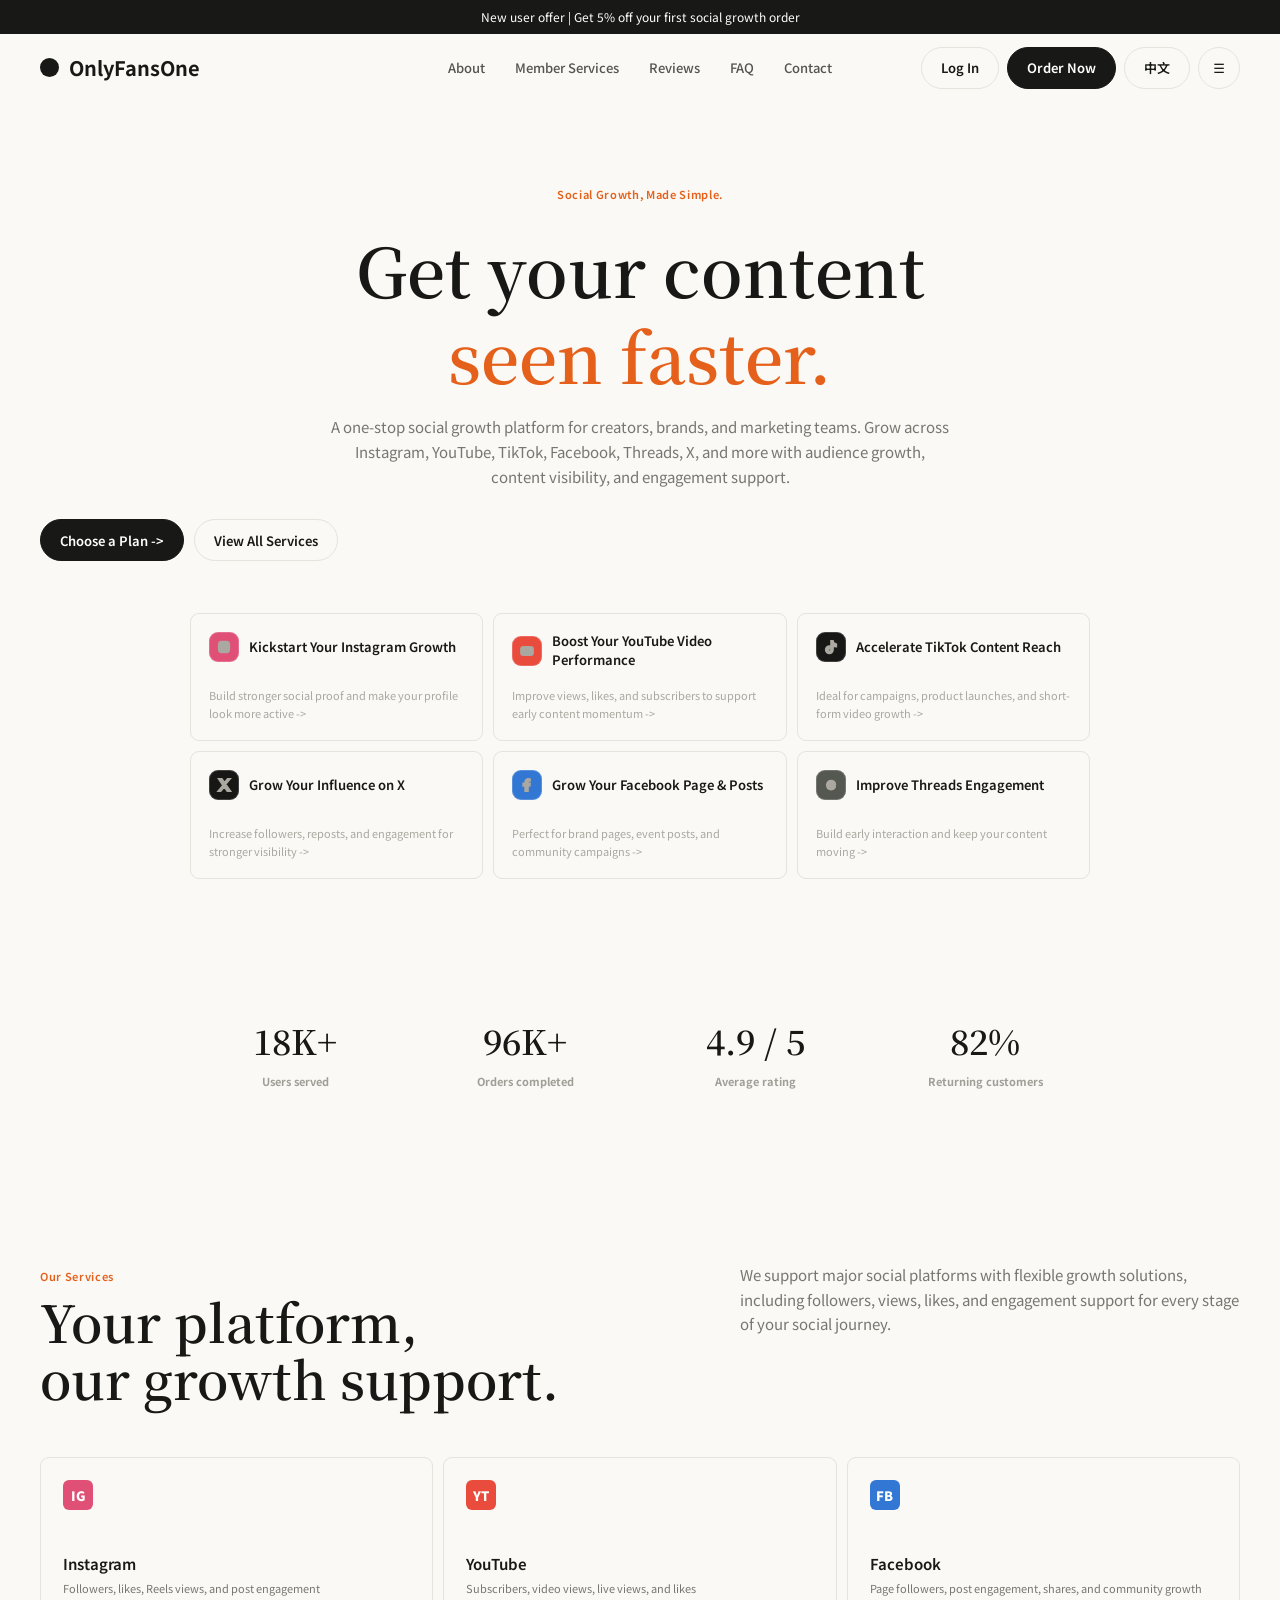
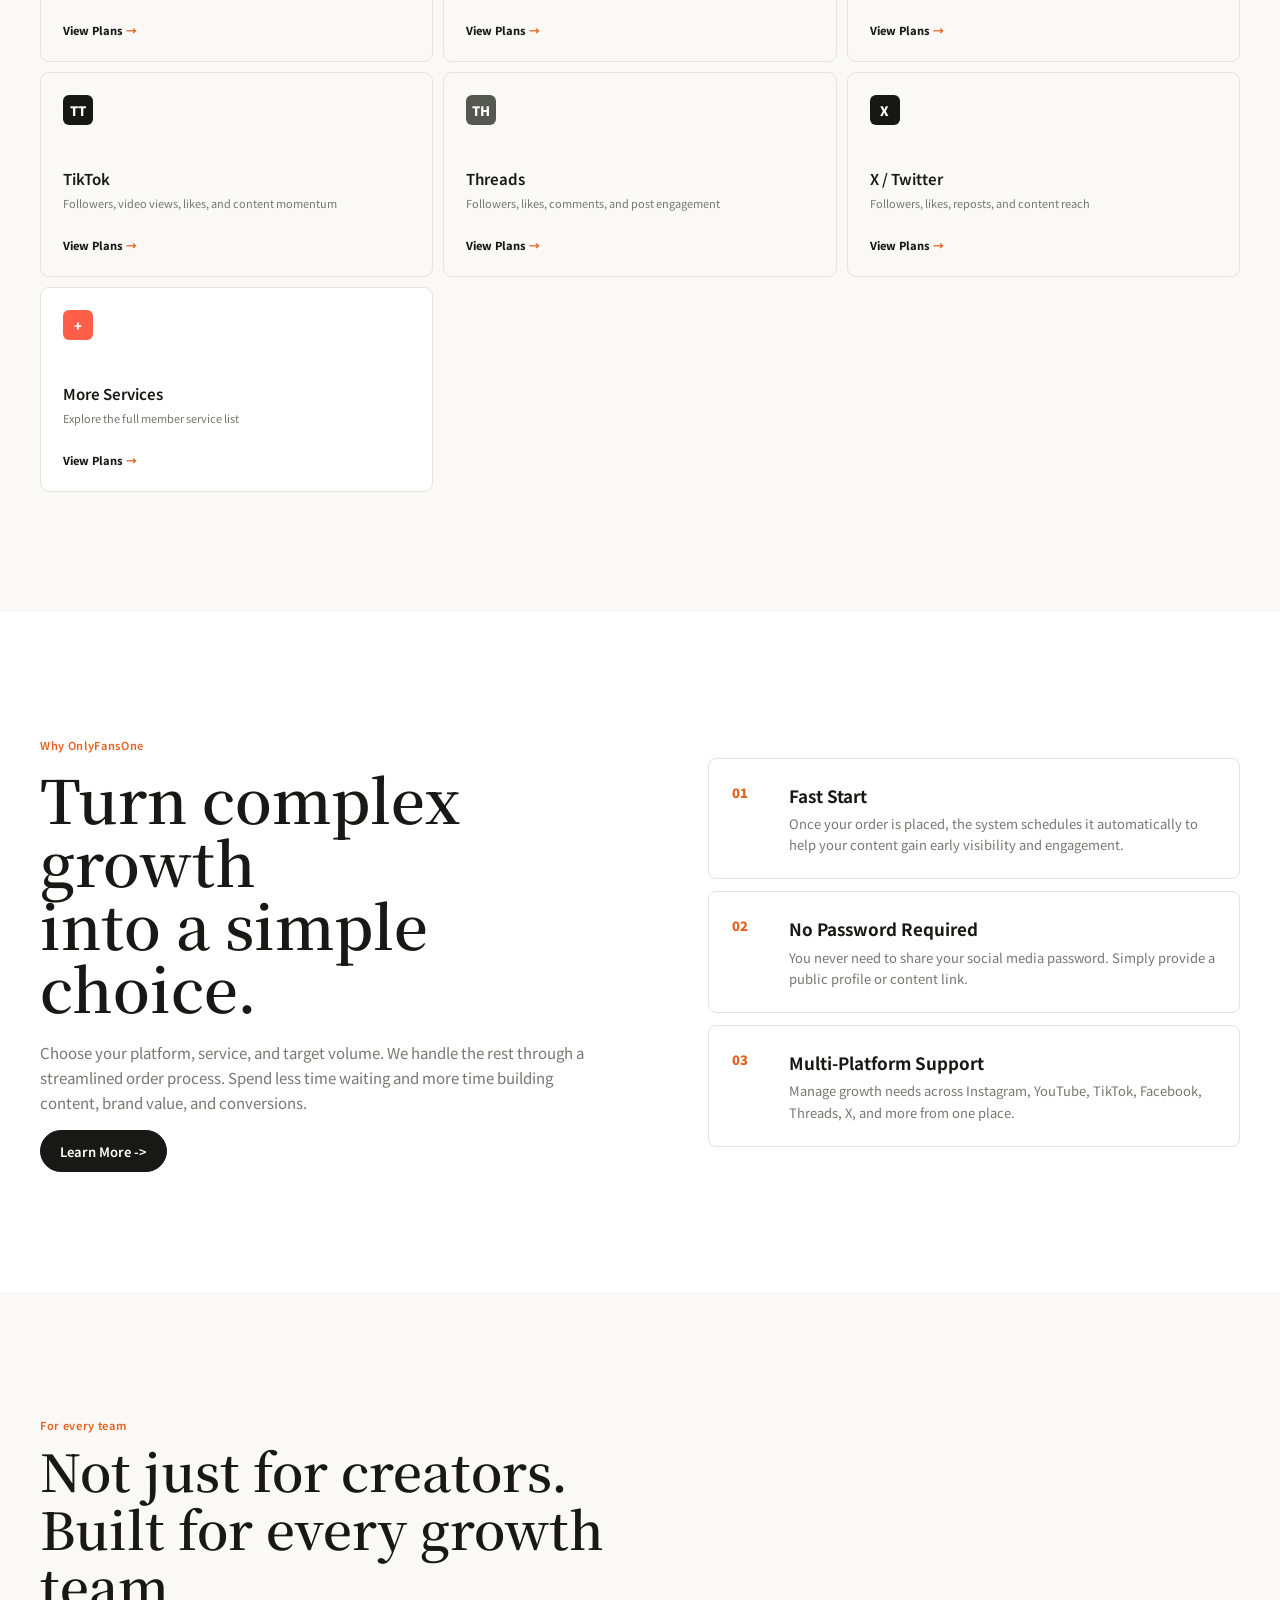
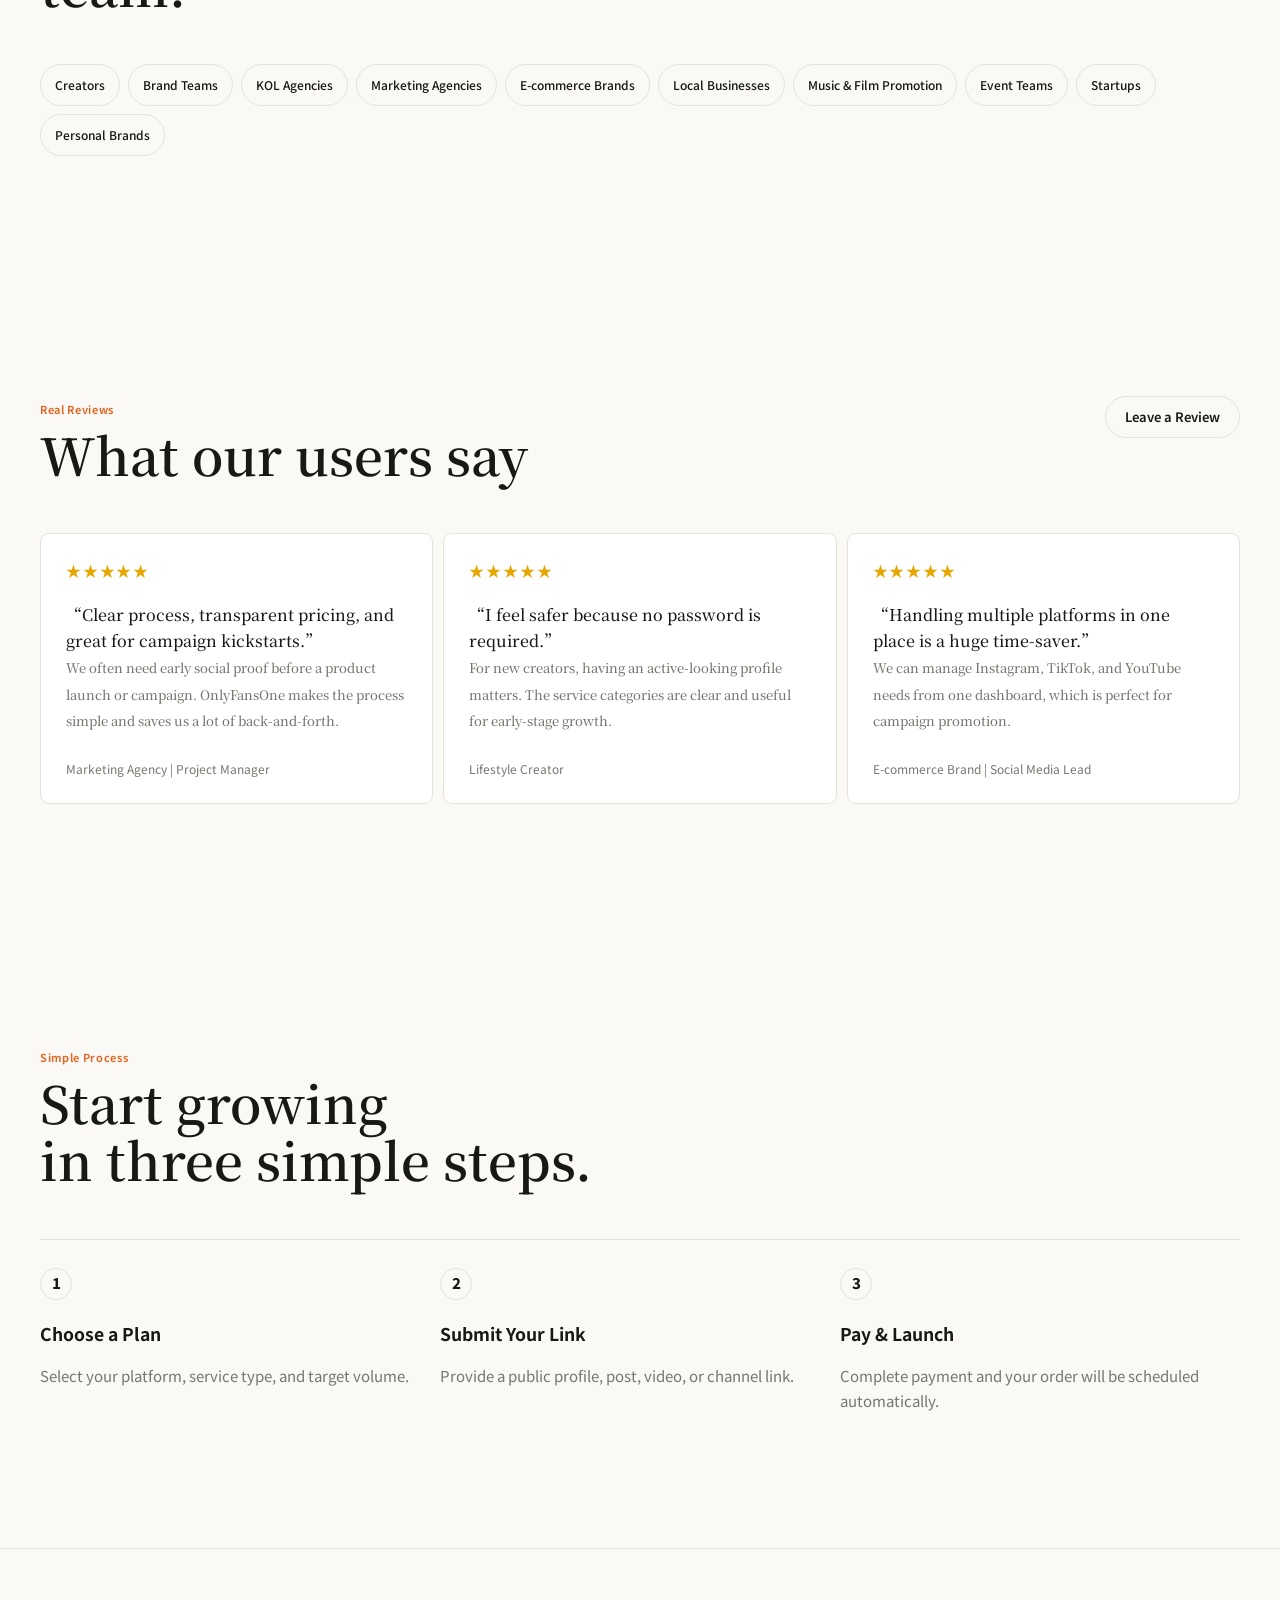
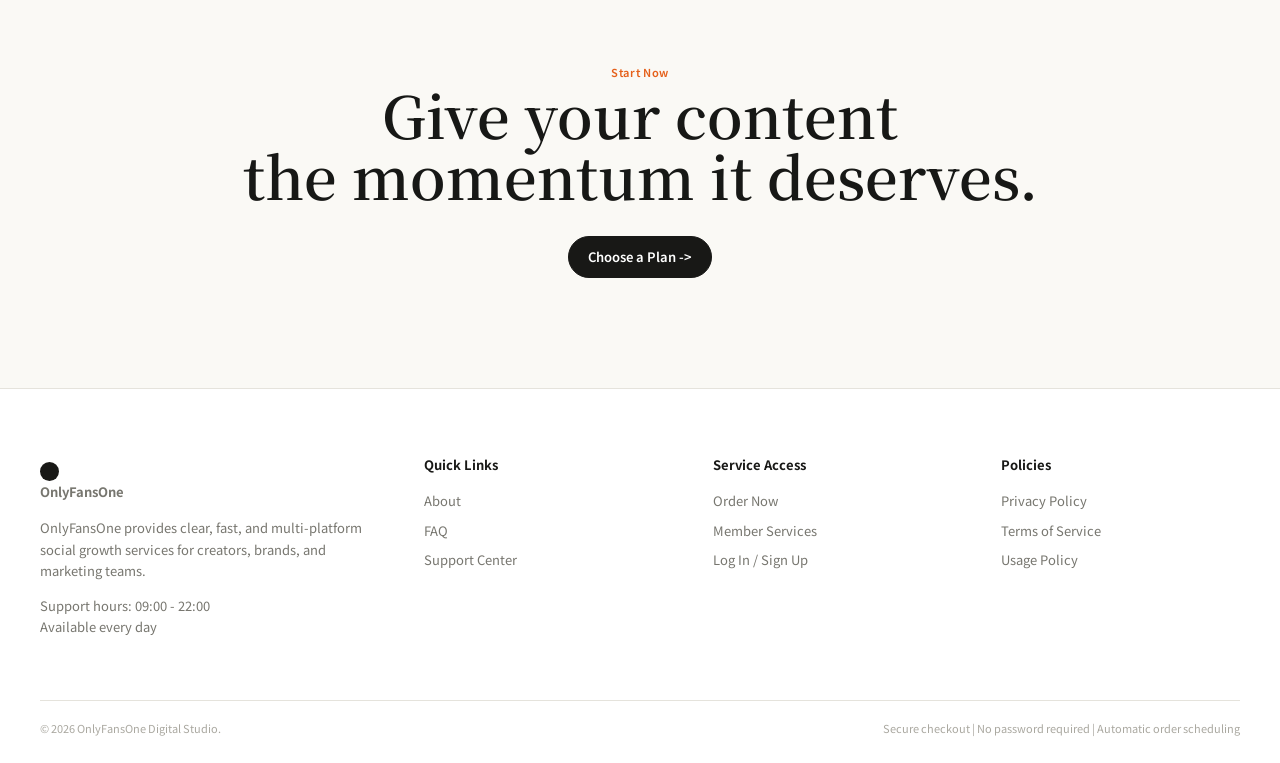
==== commit 08de1b4f: "Optimize order flow and homepage metrics" ====
--- a/FanFlow-share.html
+++ b/FanFlow-share.html
@@ -161,6 +161,22 @@
 .plan-grid { display: grid; grid-template-columns: repeat(3, 1fr); gap: 8px; margin-top: 10px; }
 .plan-choice b, .plan-choice span { display: block; }
 .plan-choice span { color: var(--coral-dark); font-weight: 800; }
+.custom-quantity {
+  margin-top: 10px;
+  padding: 14px;
+  border: 1px solid var(--line);
+  border-radius: 7px;
+  display: grid;
+  grid-template-columns: 1fr minmax(180px, 260px);
+  gap: 10px;
+  align-items: center;
+  background: #fff;
+  transition: .15s ease;
+}
+.custom-quantity.selected { border-color: var(--teal); background: var(--teal-soft); }
+.custom-quantity .field-label { margin: 0; }
+.custom-quantity small { grid-column: 1 / -1; color: var(--coral-dark); font-weight: 800; }
+.custom-quantity small:empty { display: none; }
 .tag { display: inline-flex; padding: 3px 7px; border-radius: 4px; color: #fff; background: var(--coral); font-size: 10px; font-weight: 800; }
 .summary-row { padding: 11px 0; border-bottom: 1px solid var(--line); display: flex; justify-content: space-between; gap: 15px; font-size: 13px; }
 .summary-total { padding: 20px 0; display: flex; align-items: center; justify-content: space-between; }
@@ -238,6 +254,7 @@
   .section-head, .cta-inner { align-items: flex-start; flex-direction: column; }
   .section-head h2 { font-size: 34px; }
   .platform-grid, .testimonial-grid, .steps, .plan-grid, .choice-grid, .checkout-grid, .radio-row { grid-template-columns: 1fr; }
+  .custom-quantity { grid-template-columns: 1fr; }
   .platform-card { min-height: 160px; }
   .footer-grid { grid-template-columns: 1fr; gap: 30px; }
   .footer-bottom { flex-direction: column; gap: 8px; }
@@ -315,13 +332,29 @@
 .quick-workflows { max-width: 900px; margin: 48px auto 0; display: grid; grid-template-columns: repeat(3, 1fr); gap: 10px; text-align: left; }
 .quick-workflows a { min-height: 128px; padding: 18px; border: 1px solid var(--line); border-radius: 9px; display: flex; flex-direction: column; justify-content: space-between; background: transparent; transition: .2s ease; }
 .quick-workflows a:hover { background: #fff; border-color: #c8c5bd; transform: translateY(-2px); }
-.quick-workflows b { font-size: 13px; font-weight: 600; }
+.workflow-head { display: flex; align-items: center; gap: 10px; }
+.workflow-logo {
+  width: 30px;
+  height: 30px;
+  border-radius: 9px;
+  display: inline-grid;
+  flex: 0 0 auto;
+  place-items: center;
+  color: #fff;
+  background: var(--logo-color, var(--ink));
+  box-shadow: inset 0 0 0 1px rgba(255,255,255,.18);
+}
+.workflow-logo svg { width: 18px; height: 18px; fill: currentColor; stroke: currentColor; stroke-width: 1.8; }
+.workflow-logo svg path, .workflow-logo svg rect, .workflow-logo svg circle { vector-effect: non-scaling-stroke; }
+.quick-workflows b { font-size: 13px; font-weight: 600; line-height: 1.4; }
 .quick-workflows span { color: #aaa8a0; font-size: 11px; }
+.quick-workflows .workflow-head { color: var(--ink); font-size: inherit; }
 .hero-more { margin-top: 24px; }
 .trust-band { padding: 44px 0 52px; color: var(--ink); background: var(--paper); }
 .trust-row { max-width: 900px; margin: 0 auto; display: grid; grid-template-columns: repeat(4, 1fr); text-align: center; }
 .trust-row span { display: block; }
 .trust-row b { display: block; font-family: "Noto Serif TC", serif; font-size: 34px; font-weight: 600; }
+.trust-row .count-up { font-variant-numeric: tabular-nums; }
 .trust-row small { color: #a09e97; font-size: 11px; }
 
 .platform-grid { grid-template-columns: repeat(3, 1fr); gap: 10px; }
@@ -359,7 +392,7 @@
 .panel { border-color: var(--line); border-radius: 9px; box-shadow: none; }
 .order-main, .order-side, .auth-panel, .contact-card, .quote-card { background: #fff; }
 .choice, .plan-choice, .input, .select, .radio-card { border-radius: 7px; }
-.choice:hover, .choice.selected, .plan-choice:hover, .plan-choice.selected { border-color: #bcb8ae; background: #f5f3ed; }
+.choice:hover, .choice.selected, .plan-choice:hover, .plan-choice.selected, .custom-quantity.selected { border-color: #bcb8ae; background: #f5f3ed; }
 .progress span.active { background: var(--coral); }
 .summary-total b:last-child, .service-table td:nth-child(4) { color: var(--coral-dark); }
 .service-table th { background: #f4f2ed; }
@@ -514,14 +547,13 @@
       checkoutDescription: "Final step. Confirm your target link and payment details.",
       targetUrl: "Target URL *",
       targetHint: "Please enter the full public link of your profile, post, video, or channel.",
-      invoice: "Invoice Type *",
-      invoicePersonal: "Electronic Invoice",
-      invoiceCompany: "Company Invoice",
+      quantity: "Quantity",
+      customQuantity: "Custom quantity",
+      customQuantityPlaceholder: "Enter custom quantity",
       payment: "Payment Method *",
-      card: "Credit Card",
-      atm: "ATM Transfer",
-      linePay: "LINE Pay",
-      mobilePay: "Mobile payment",
+      alipay: "Alipay",
+      wechat: "WeChat Pay",
+      paypal: "PayPal",
       remember: "Remember my details on this browser",
       agree: "I have read and agree to the",
       terms: "Terms of Service",
@@ -744,14 +776,13 @@
       checkoutDescription: "最后一步，确认目标链接与付款信息。",
       targetUrl: "目标网址 *",
       targetHint: "请填写公开账号、帖子、视频或频道的完整链接。",
-      invoice: "发票类型 *",
-      invoicePersonal: "电子发票",
-      invoiceCompany: "企业发票",
+      quantity: "数量",
+      customQuantity: "自定义数量",
+      customQuantityPlaceholder: "请输入自定义数量",
       payment: "付款方式 *",
-      card: "信用卡",
-      atm: "ATM 转账",
-      linePay: "LINE Pay",
-      mobilePay: "行动支付",
+      alipay: "支付宝",
+      wechat: "微信",
+      paypal: "PayPal",
       remember: "记住本次资料于此浏览器",
       agree: "我已阅读并同意",
       terms: "使用政策与服务条款",
@@ -860,19 +891,18 @@
 };
 
 const platformBase = [
-  { name: "Instagram", mark: "IG", color: "#df4f76" },
-  { name: "YouTube", mark: "YT", color: "#e94b3c" },
-  { name: "Facebook", mark: "FB", color: "#3377d4" },
-  { name: "TikTok", mark: "TT", color: "#171816" },
-  { name: "Threads", mark: "TH", color: "#555851" },
-  { name: "X / Twitter", mark: "X", color: "#171816" }
+  { name: "Instagram", mark: "IG", icon: "instagram", color: "#df4f76" },
+  { name: "YouTube", mark: "YT", icon: "youtube", color: "#e94b3c" },
+  { name: "Facebook", mark: "FB", icon: "facebook", color: "#3377d4" },
+  { name: "TikTok", mark: "TT", icon: "tiktok", color: "#171816" },
+  { name: "Threads", mark: "TH", icon: "threads", color: "#555851" },
+  { name: "X / Twitter", mark: "X", icon: "x", color: "#171816" }
 ];
 
 const plans = [
-  { qty: 100, price: 50, original: 60 }, { qty: 250, price: 120, original: 145 },
-  { qty: 500, price: 235, original: 280 }, { qty: 1000, price: 460, original: 550 },
-  { qty: 2500, price: 1125, original: 1320 }, { qty: 5000, price: 2200, original: 2600 },
-  { qty: 10000, price: 4300, original: 5100 }, { qty: 25000, price: 10250, original: 12300 },
+  { qty: 100, price: 50, original: 60 }, { qty: 500, price: 235, original: 280 },
+  { qty: 1000, price: 460, original: 550 }, { qty: 5000, price: 2200, original: 2600 },
+  { qty: 10000, price: 4300, original: 5100 },
   { qty: 50000, price: 20000, original: 24500 }
 ];
 
@@ -902,7 +932,33 @@
   });
 }
 function money(value) { return `${t().currency} ${Number(value).toLocaleString("en-US")}`; }
+function quantity(value) { return Number(value || 0).toLocaleString("en-US"); }
+function planForQuantity(value, custom = false) {
+  const qty = Math.max(1, Math.round(Number(value) || 0));
+  const exact = plans.find(plan => plan.qty === qty);
+  if (exact) return { ...exact, custom };
+  const tier = plans.reduce((best, plan) => (plan.qty <= qty ? plan : best), plans[0]);
+  const price = Math.max(1, Math.ceil((tier.price / tier.qty) * qty));
+  const original = Math.max(price + 1, Math.ceil((tier.original / tier.qty) * qty));
+  return { qty, price, original, custom: true };
+}
 function platformMark(name) { return platformBase.find(p => p.name === name)?.mark || name.slice(0, 2); }
+function platformMeta(name) { return platformBase.find(p => p.name === name); }
+function platformLogo(name, className = "workflow-logo") {
+  const meta = platformMeta(name);
+  const icon = meta?.icon || "default";
+  const color = meta?.color || "#171816";
+  const label = meta?.mark || name.slice(0, 2);
+  const icons = {
+    instagram: `<svg viewBox="0 0 24 24" aria-hidden="true"><rect x="5" y="5" width="14" height="14" rx="4"></rect><circle cx="12" cy="12" r="3.2"></circle><circle cx="16.4" cy="7.6" r="1"></circle></svg>`,
+    youtube: `<svg viewBox="0 0 24 24" aria-hidden="true"><rect x="4" y="6.5" width="16" height="11" rx="3.2"></rect><path d="M10.6 9.4v5.2L15.4 12z"></path></svg>`,
+    facebook: `<svg viewBox="0 0 24 24" aria-hidden="true"><path d="M13.2 20v-7h2.4l.4-3h-2.8V8.1c0-.9.3-1.5 1.6-1.5H16V4.1c-.3 0-1.3-.1-2.4-.1-2.4 0-4 1.5-4 4.1V10H7v3h2.6v7z"></path></svg>`,
+    tiktok: `<svg viewBox="0 0 24 24" aria-hidden="true"><path d="M14.5 4c.4 2.5 1.9 4 4.5 4.3v3.1a7.4 7.4 0 0 1-4.4-1.5v5.8a4.8 4.8 0 1 1-4.8-4.8c.4 0 .7 0 1.1.1v3.3a1.8 1.8 0 1 0 1.2 1.7V4z"></path></svg>`,
+    threads: `<svg viewBox="0 0 24 24" aria-hidden="true"><path d="M17.7 11.2c-.3-3.1-2.2-5-5.5-5-3.4 0-5.8 2.4-5.8 5.9 0 3.6 2.3 5.9 5.9 5.9 2.3 0 4.1-1 5-2.8.5-1.1.2-2.5-.7-3.3-.5-.4-1.1-.7-1.9-.9-.7-1.5-2-2.2-3.8-2.1-1 .1-1.9.4-2.7 1l1.3 1.9c.4-.4.9-.6 1.6-.7.8 0 1.4.2 1.7.7l-1.7.2c-2 .3-3.2 1.3-3.2 2.9 0 1.5 1.2 2.7 3.1 2.7 2 0 3.5-1 4-2.8.6.2.8.6.6 1-.4 1-1.6 1.6-3.2 1.6-2.4 0-3.8-1.6-3.8-4.3s1.5-4.3 3.7-4.3c2.1 0 3.2 1.1 3.4 3.2z"></path></svg>`,
+    x: `<svg viewBox="0 0 24 24" aria-hidden="true"><path d="M5 4h4.1l3.5 5 4.2-5H20l-5.9 6.9L20.5 20h-4.1l-4-5.7L7.6 20H4.4l6.4-7.5z"></path></svg>`
+  };
+  return `<span class="${className}" style="--logo-color:${color}" aria-hidden="true">${icons[icon] || label}</span>`;
+}
 function getPage() {
   if (location.protocol === "file:") return location.hash.replace(/^#\/?|\/$/g, "").split("?")[0] || "home";
   const path = location.pathname.replace(/\/index\.html$/, "/");
@@ -950,9 +1006,8 @@
     <div class="container nav-inner">
       <a href="/" data-link class="brand"><span class="brand-mark">O</span> ${BRAND}</a>
       <div class="nav-links" id="navLinks">
-        <a href="/about" data-link>${c.nav.about}</a><a href="/#testimonials" data-link>${c.nav.reviews}</a>
+        <a href="/about" data-link>${c.nav.about}</a><a href="/user/services" data-link>${c.nav.services}</a><a href="/#testimonials" data-link>${c.nav.reviews}</a>
         <a href="/user/faq" data-link>${c.nav.faq}</a><a href="/contact" data-link>${c.nav.contact}</a>
-        <a href="/user/services" data-link>${c.nav.services}</a>
       </div>
       <div class="nav-actions">
         <a class="btn btn-secondary" href="/user/auth/login" data-link>${c.nav.login}</a>
@@ -1001,11 +1056,11 @@
           </div>
           <div class="hero-actions"><a href="/guest/marketing-plans" data-link class="btn btn-coral">${h.primary}</a><a href="/user/services" data-link class="btn btn-secondary">${h.secondary}</a></div>
           <div class="quick-workflows">
-            ${h.workflows.map(([platform, title, desc]) => `<a href="/guest/marketing-plans?type=${encodeURIComponent(platform)}" data-link data-platform="${platform}"><b>${title}</b><span>${desc} -></span></a>`).join("")}
+            ${h.workflows.map(([platform, title, desc]) => `<a href="/guest/marketing-plans?type=${encodeURIComponent(platform)}" data-link data-platform="${platform}"><span class="workflow-head">${platformLogo(platform)}<b>${title}</b></span><span>${desc} -></span></a>`).join("")}
           </div>
         </div>
       </section>
-      <div class="trust-band"><div class="container trust-row">${h.metrics.map(x => `<span><b>${x[0]}</b><small>${x[1]}</small></span>`).join("")}</div></div>
+      <div class="trust-band"><div class="container trust-row">${h.metrics.map(x => `<span><b class="count-up" data-count="${x[0]}">0</b><small>${x[1]}</small></span>`).join("")}</div></div>
       <section class="section" id="services"><div class="container"><div class="section-head"><div><span class="eyebrow">${h.servicesEyebrow}</span><h2>${h.servicesTitle}</h2></div><p>${h.servicesDescription}</p></div><div class="platform-grid">${platformCards()}</div></div></section>
       <section class="section value-band"><div class="container value-layout"><div><span class="eyebrow" style="color:#e5601a">${h.whyEyebrow}</span><h2>${h.whyTitle}</h2><p>${h.whyDescription}</p><a href="/about" data-link class="btn btn-coral">${h.whyButton}</a></div><div class="value-list">${h.values.map((x,i)=>`<div class="value-item"><span class="value-number">${String(i+1).padStart(2,"0")}</span><div><h3>${x[0]}</h3><p>${x[1]}</p></div></div>`).join("")}</div></div></section>
       <section class="section"><div class="container"><div class="section-head"><div><span class="eyebrow">${h.teamsEyebrow}</span><h2>${h.teamsTitle}</h2></div></div><div class="industry-list">${h.teams.map(x => `<span>${x}</span>`).join("")}</div></div></section>
@@ -1018,13 +1073,13 @@
   const c = t();
   if (state.complete) return `<main class="section"><div class="container"><div class="panel success-box"><div class="success-icon">✓</div><span class="eyebrow">${c.order.received}</span><h1>${c.order.successTitle}</h1><p class="muted">${c.order.successText.replace("{order}", Date.now().toString().slice(-8))}</p><a href="/" data-link class="btn">${c.order.backHome}</a></div></div></main>`;
   const itemOptions = itemsByPlatform()[state.platform] || [];
-  const side = `<aside class="panel order-side"><span class="eyebrow">Order summary</span><h3>${c.order.summary}</h3><div class="summary-row"><span>${c.order.platform}</span><b>${state.platform}</b></div><div class="summary-row"><span>${c.order.service}</span><b>${state.item || c.order.notSelected}</b></div><div class="summary-row"><span>${c.order.targetVolume}</span><b>${state.plan ? state.plan.qty.toLocaleString() : "-"}</b></div><div class="summary-total"><b>${c.order.total}</b><b>${state.plan ? money(state.plan.price) : c.order.noAmount}</b></div><p class="small muted">${c.order.secure}</p></aside>`;
+  const side = `<aside class="panel order-side"><span class="eyebrow">Order summary</span><h3>${c.order.summary}</h3><div class="summary-row"><span>${c.order.platform}</span><b>${state.platform}</b></div><div class="summary-row"><span>${c.order.service}</span><b>${state.item || c.order.notSelected}</b></div><div class="summary-row"><span>${c.order.targetVolume}</span><b id="orderQtySummary">${state.plan ? quantity(state.plan.qty) : "-"}</b></div><div class="summary-total"><b>${c.order.total}</b><b id="orderTotalSummary">${state.plan ? money(state.plan.price) : c.order.noAmount}</b></div><p class="small muted">${c.order.secure}</p></aside>`;
   if (state.checkout) {
     return `<main><div class="page-title"><div class="container"><span class="eyebrow">${c.order.checkoutEyebrow}</span><h1>${c.order.checkoutTitle}</h1><p>${c.order.checkoutDescription}</p></div></div><section class="section"><div class="container order-shell"><form class="panel order-main" id="checkoutForm"><div class="progress"><span class="active"></span><span class="active"></span><span class="active"></span></div><div class="checkout-grid">
       <label class="form-group full"><span class="field-label">${c.order.targetUrl}</span><input class="input" name="target" type="url" required placeholder="https://www.instagram.com/youraccount/"><small class="muted">${c.order.targetHint}</small></label>
       <label class="form-group"><span class="field-label">Email *</span><input class="input" name="email" type="email" required placeholder="you@example.com"></label>
-      <label class="form-group"><span class="field-label">${c.order.invoice}</span><select class="select"><option>${c.order.invoicePersonal}</option><option>${c.order.invoiceCompany}</option></select></label>
-      <div class="form-group full"><span class="field-label">${c.order.payment}</span><div class="radio-row"><label class="radio-card"><input type="radio" name="payment" value="card" required><b>${c.order.card}</b><small class="muted">Visa / Mastercard</small></label><label class="radio-card"><input type="radio" name="payment" value="atm"><b>${c.order.atm}</b><small class="muted">Virtual account</small></label><label class="radio-card"><input type="radio" name="payment" value="line"><b>${c.order.linePay}</b><small class="muted">${c.order.mobilePay}</small></label></div></div>
+      <label class="form-group"><span class="field-label">${c.order.quantity}</span><select class="select" name="quantity"><option value="${state.plan.qty}">${quantity(state.plan.qty)}</option></select></label>
+      <div class="form-group full"><span class="field-label">${c.order.payment}</span><div class="radio-row"><label class="radio-card"><input type="radio" name="payment" value="alipay" required><b>${c.order.alipay}</b></label><label class="radio-card"><input type="radio" name="payment" value="wechat"><b>${c.order.wechat}</b></label><label class="radio-card"><input type="radio" name="payment" value="paypal"><b>${c.order.paypal}</b></label></div></div>
       <div class="form-group full"><label class="check-row"><input type="checkbox" checked> ${c.order.remember}</label><label class="check-row"><input type="checkbox" name="terms" required> ${c.order.agree} <a href="/terms" data-link style="color:#0d8f7a">${c.order.terms}</a></label></div>
       <div class="form-group full"><button class="btn btn-coral" style="width:100%" type="submit">${c.order.payButton} · ${money(state.plan.price)}</button></div>
     </div></form>${side}</div></section></main>`;
@@ -1032,7 +1087,7 @@
   return `<main><div class="page-title"><div class="container"><span class="eyebrow">${c.order.orderEyebrow}</span><h1>${c.order.orderTitle}</h1><p>${c.order.orderDescription}</p></div></div><section class="section"><div class="container order-shell"><div class="panel order-main"><div class="progress"><span class="active"></span><span></span><span></span></div>
     <span class="field-label">${c.order.stepPlatform}</span><div class="choice-grid">${platforms().map(p=>`<button class="choice ${state.platform===p.name?"selected":""}" data-select-platform="${p.name}"><b>${p.mark} ${p.name}</b><small>${p.desc.split(",")[0]}</small></button>`).join("")}</div>
     <label><span class="field-label">${c.order.stepService}</span><select class="select" id="itemSelect"><option value="">${c.order.servicePlaceholder}</option>${itemOptions.map(x=>`<option ${state.item===x?"selected":""}>${x}</option>`).join("")}</select></label>
-    <div style="margin-top:25px"><span class="field-label">${c.order.stepVolume}</span><div class="plan-grid">${plans.map((p,i)=>`<button class="plan-choice ${state.plan?.qty===p.qty?"selected":""}" data-plan="${i}"><b>${p.qty.toLocaleString()}</b><span>${money(p.price)}</span><small><s>${money(p.original)}</s> <i class="tag">${c.order.save} ${Math.round((1-p.price/p.original)*100)}%</i></small></button>`).join("")}</div></div>
+    <div style="margin-top:25px"><span class="field-label">${c.order.stepVolume}</span><div class="plan-grid">${plans.map((p,i)=>`<button class="plan-choice ${!state.plan?.custom && state.plan?.qty===p.qty?"selected":""}" data-plan="${i}"><b>${quantity(p.qty)}</b><span>${money(p.price)}</span><small><s>${money(p.original)}</s> <i class="tag">${c.order.save} ${Math.round((1-p.price/p.original)*100)}%</i></small></button>`).join("")}</div><label class="custom-quantity ${state.plan?.custom ? "selected" : ""}"><span class="field-label">${c.order.customQuantity}</span><input class="input" id="customQty" type="number" min="1" step="1" inputmode="numeric" placeholder="${c.order.customQuantityPlaceholder}" value="${state.plan?.custom ? state.plan.qty : ""}"><small id="customQtyPrice">${state.plan?.custom ? money(state.plan.price) : ""}</small></label></div>
     <div class="notice"><b>${c.order.noticeTitle}</b> ${c.order.notice}</div>
     <button class="btn btn-coral" id="continueBtn" style="width:100%" ${!state.item || !state.plan ? "disabled": ""}>${c.order.continue}</button>
   </div>${side}</div></section></main>`;
@@ -1110,7 +1165,20 @@
   document.querySelector("#menuButton")?.addEventListener("click", () => document.querySelector("#navLinks").classList.toggle("open"));
   document.querySelectorAll("[data-select-platform]").forEach(el => el.addEventListener("click", () => { state.platform = el.dataset.selectPlatform; state.item = ""; state.plan = null; render(); }));
   document.querySelector("#itemSelect")?.addEventListener("change", e => { state.item = e.target.value; render(); });
-  document.querySelectorAll("[data-plan]").forEach(el => el.addEventListener("click", () => { state.plan = plans[Number(el.dataset.plan)]; render(); }));
+  document.querySelectorAll("[data-plan]").forEach(el => el.addEventListener("click", () => { state.plan = { ...plans[Number(el.dataset.plan)], custom: false }; render(); }));
+  document.querySelector("#customQty")?.addEventListener("input", e => {
+    state.plan = e.target.value ? planForQuantity(e.target.value, true) : null;
+    document.querySelectorAll(".plan-choice.selected").forEach(el => el.classList.remove("selected"));
+    e.target.closest(".custom-quantity")?.classList.toggle("selected", Boolean(state.plan));
+    const price = document.querySelector("#customQtyPrice");
+    if (price) price.textContent = state.plan ? money(state.plan.price) : "";
+    const qtySummary = document.querySelector("#orderQtySummary");
+    if (qtySummary) qtySummary.textContent = state.plan ? quantity(state.plan.qty) : "-";
+    const totalSummary = document.querySelector("#orderTotalSummary");
+    if (totalSummary) totalSummary.textContent = state.plan ? money(state.plan.price) : t().order.noAmount;
+    const continueButton = document.querySelector("#continueBtn");
+    if (continueButton) continueButton.disabled = !state.item || !state.plan;
+  });
   document.querySelector("#continueBtn")?.addEventListener("click", () => { state.checkout = true; render(); window.scrollTo({top:0}); });
   document.querySelector("#checkoutForm")?.addEventListener("submit", e => { e.preventDefault(); state.complete = true; render(); window.scrollTo({top:0}); });
   document.querySelectorAll("[data-faq]").forEach(el => el.addEventListener("click", () => el.closest(".faq-item").classList.toggle("open")));
@@ -1129,6 +1197,49 @@
   };
   search?.addEventListener("input", updateServices);
   filter?.addEventListener("change", updateServices);
+  animateCounters();
+}
+
+function splitMetric(value) {
+  const match = String(value).match(/^([\d.]+)(.*)$/);
+  if (!match) return { target: 0, decimals: 0, suffix: "" };
+  const target = Number(match[1]);
+  const decimals = match[1].includes(".") ? match[1].split(".")[1].length : 0;
+  return { target, decimals, suffix: match[2] };
+}
+
+function animateCounter(el) {
+  if (el.dataset.done === "true") return;
+  el.dataset.done = "true";
+  const metric = splitMetric(el.dataset.count);
+  const duration = 1400;
+  const started = performance.now();
+  const tick = now => {
+    const progress = Math.min((now - started) / duration, 1);
+    const eased = 1 - Math.pow(1 - progress, 3);
+    const value = metric.target * eased;
+    el.textContent = `${value.toFixed(metric.decimals)}${metric.suffix}`;
+    if (progress < 1) requestAnimationFrame(tick);
+    else el.textContent = el.dataset.count;
+  };
+  requestAnimationFrame(tick);
+}
+
+function animateCounters() {
+  const counters = [...document.querySelectorAll(".count-up")];
+  if (!counters.length) return;
+  if (!("IntersectionObserver" in window)) {
+    counters.forEach(animateCounter);
+    return;
+  }
+  const observer = new IntersectionObserver(entries => {
+    entries.forEach(entry => {
+      if (!entry.isIntersecting) return;
+      animateCounter(entry.target);
+      observer.unobserve(entry.target);
+    });
+  }, { threshold: .35 });
+  counters.forEach(el => observer.observe(el));
 }
 
 window.addEventListener("popstate", render);
